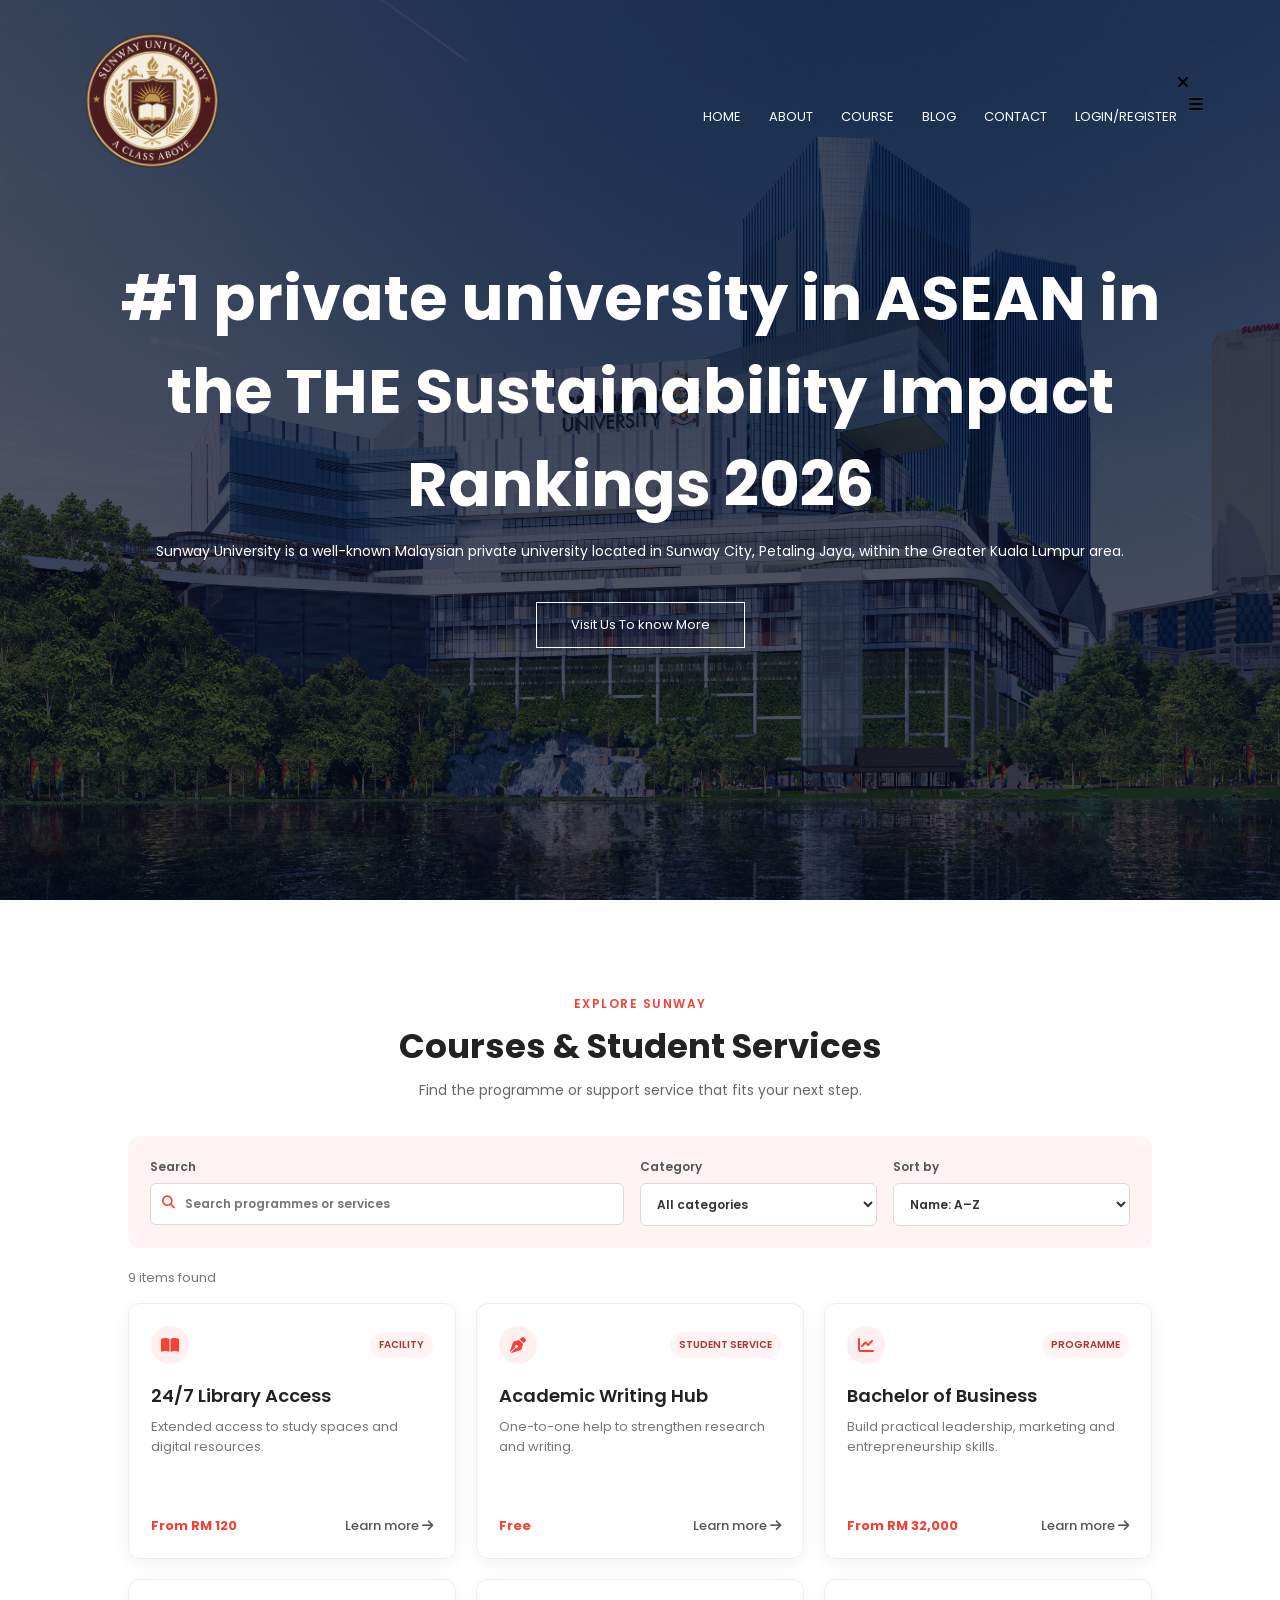
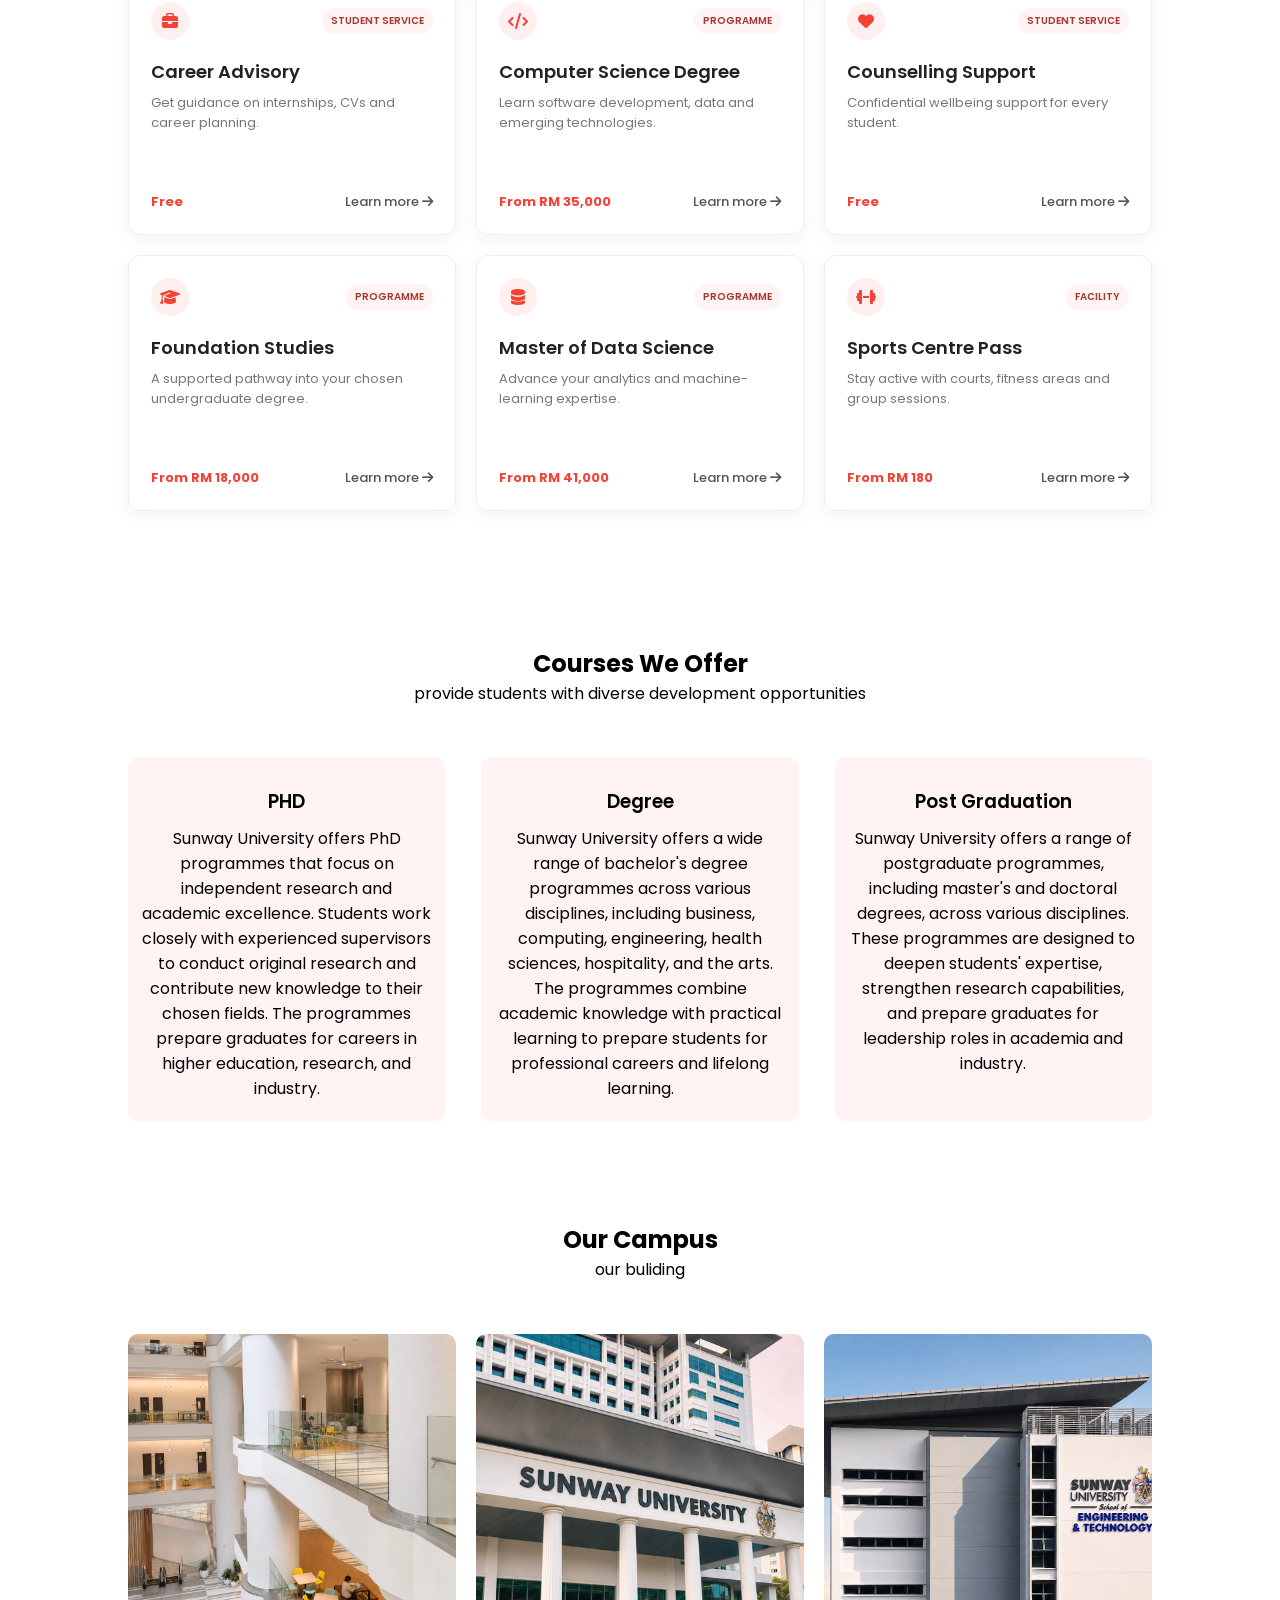
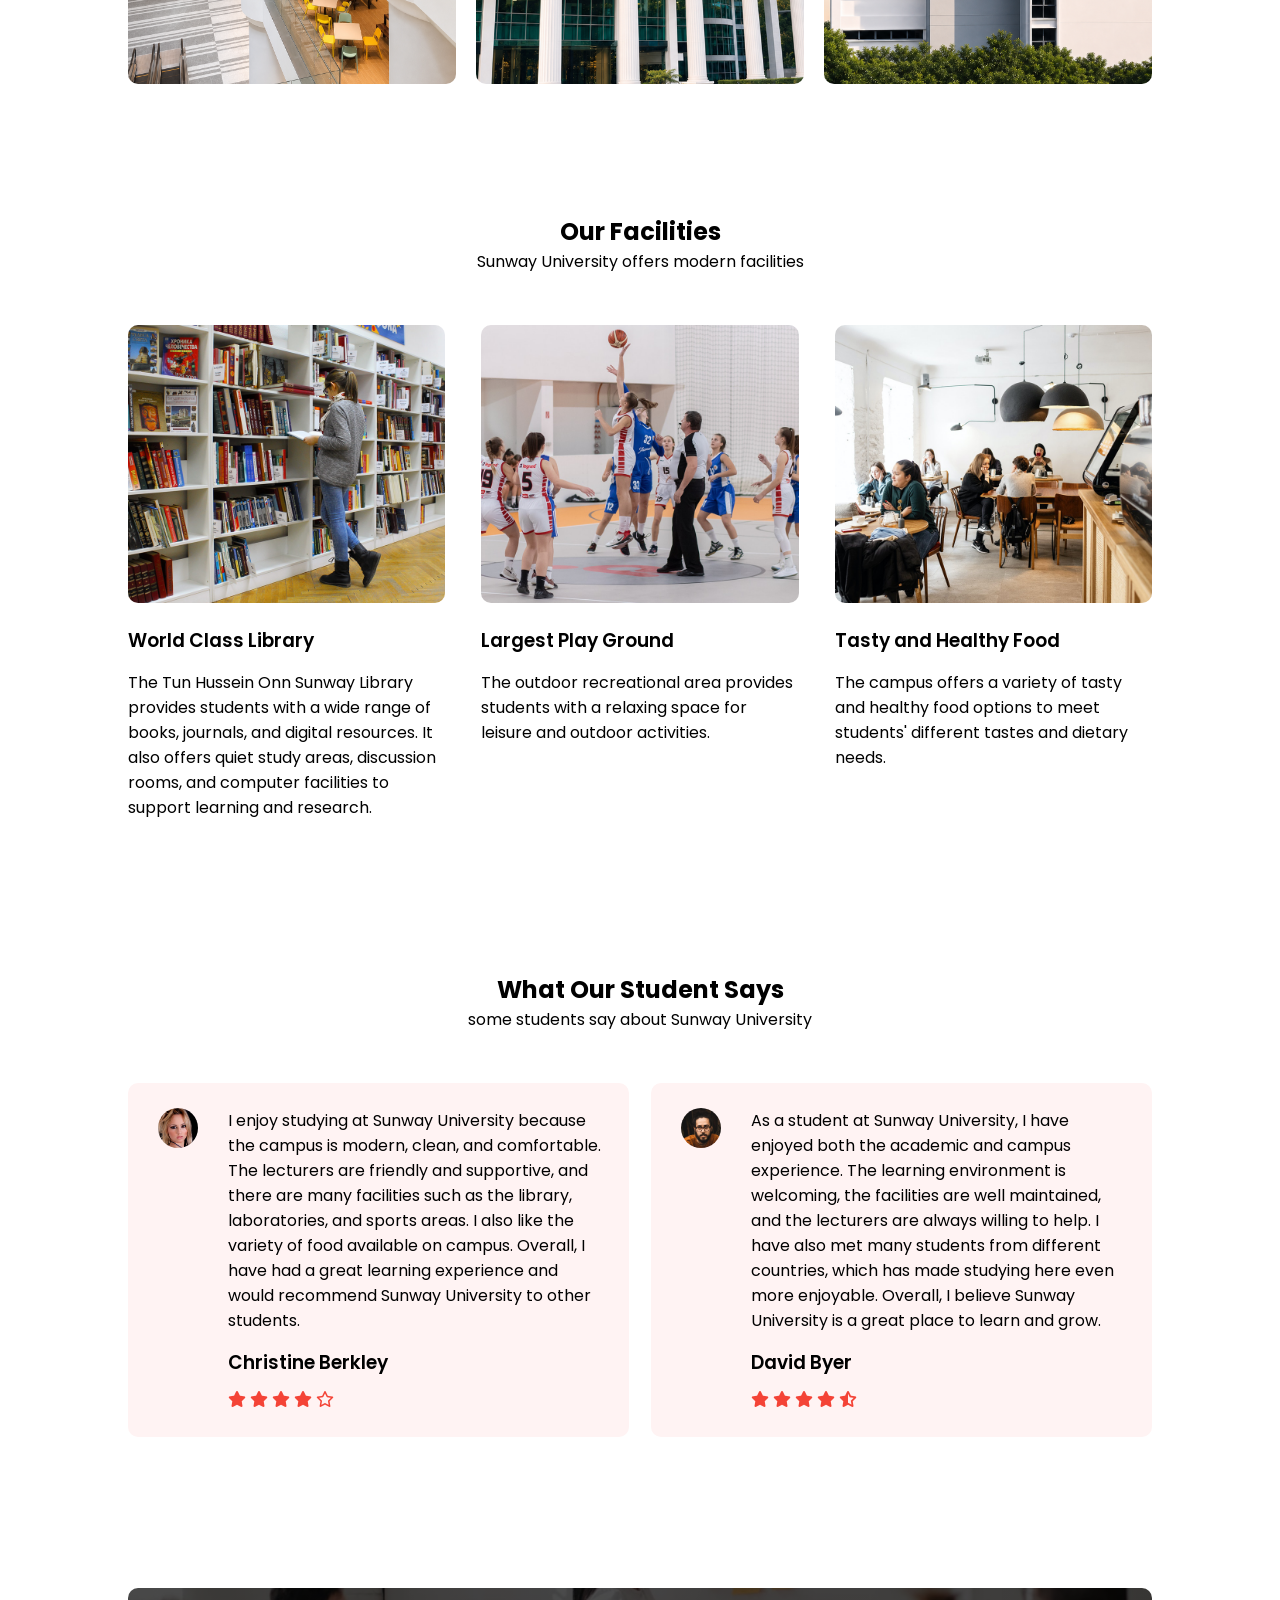
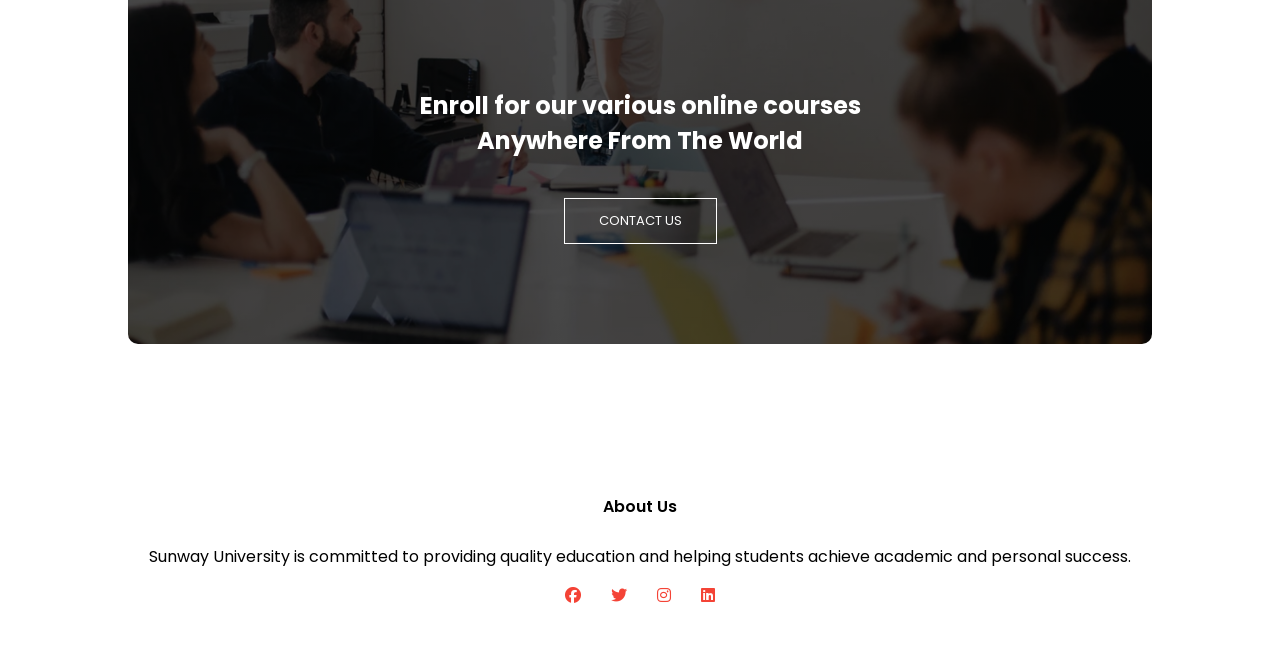
==== version2/version1/education/index.html @ cec1b839 "Add files via upload" ====
<!DOCTYPE html>
<html>
<head>
    <!-- 视口设置：让页面在手机端自适应缩放 -->
    <meta name="viewport" content="width=device-width, initial-scale=1.0">
    <!-- 页面标题 -->
    <!-- 引入自定义 CSS 样式表 -->
    <link rel="stylesheet" href="style.css">
    <!-- 引入 Google Fonts 的 Poppins 字体 -->
    <link href="https://fonts.googleapis.com/css2?family=Poppins:ital,wght@100;200;300;400;500;600;700&display=swap" rel="stylesheet">
    <!-- 引入 Font Awesome 6 图标库 -->
    <link rel="stylesheet" href="https://cdnjs.cloudflare.com/ajax/libs/font-awesome/6.6.0/css/all.min.css">
</head>
<body>

    <!-- ============================================
     首页头部区域
     全屏背景图 + 导航栏 + 居中标题文字
     ============================================ -->
    <section class="header">
        <nav>
            <!-- Logo，点击回到首页 -->
            <a href="index.html"><img src="web%20picture/sunway-university-seal-transparent.png"></a>
            <!-- 导航菜单容器（手机端变为侧边抽屉菜单） -->
            <div class="nav-links" id="navLinks">
                <!-- 关闭图标（仅手机端显示），点击关闭菜单 -->
                <i class="fa fa-times" onclick="hideMenu()"></i>
                <ul>
                    <li><a href="index.html">HOME</a></li>
                    <li><a href="about.html">ABOUT</a></li>
                    <li><a href="course.html">COURSE</a></li>
                    <li><a href="blog.html">BLOG</a></li>
                    <li><a href="contact.html">CONTACT</a></li>
                    <li><a href="auth_system.html">LOGIN/REGISTER</a></li>
                </ul>
            </div>
            <!-- 汉堡菜单图标（仅手机端显示），点击打开菜单 -->
            <i class="fa fa-bars" onclick="showMenu()"></i>
        </nav>

        <!-- 首页居中文字区域 -->
        <div class="text-box">
            <h1>#1 private university in ASEAN in the THE Sustainability Impact Rankings 2026</h1>
            <P>Sunway University is a well-known Malaysian private university located in Sunway City, Petaling Jaya, within the Greater Kuala Lumpur area.</P>
            <a href="" class="hero-btn">Visit Us To know More</a>
        </div>
    </section>

    <!-- Dynamic catalogue: rendered and updated entirely by JavaScript. -->
    <section class="catalogue" id="catalogue">
        <div class="catalogue-heading">
            <span class="section-kicker">Explore Sunway</span>
            <h1>Courses & Student Services</h1>
            <p>Find the programme or support service that fits your next step.</p>
        </div>

        <div class="catalogue-controls" aria-label="Catalogue controls">
            <label class="catalogue-field" for="catalogueSearch">
                <span>Search</span>
                <div class="search-input-wrap">
                    <i class="fa-solid fa-magnifying-glass" aria-hidden="true"></i>
                    <input id="catalogueSearch" type="search" placeholder="Search programmes or services" autocomplete="off">
                </div>
            </label>
            <label class="catalogue-field" for="catalogueCategory">
                <span>Category</span>
                <select id="catalogueCategory">
                    <option value="all">All categories</option>
                    <option value="programme">Programmes</option>
                    <option value="service">Student services</option>
                    <option value="facility">Facilities</option>
                </select>
            </label>
            <label class="catalogue-field" for="catalogueSort">
                <span>Sort by</span>
                <select id="catalogueSort">
                    <option value="name-asc">Name: A–Z</option>
                    <option value="name-desc">Name: Z–A</option>
                    <option value="price-asc">Price: low to high</option>
                    <option value="price-desc">Price: high to low</option>
                </select>
            </label>
        </div>

        <p class="catalogue-results" id="catalogueResults" aria-live="polite"></p>
        <div class="catalogue-grid" id="catalogueGrid"></div>
    </section>

    <!-- ============================================
     课程板块
     三列卡片展示课程分类
     ============================================ -->
    <section class="course">
        <h1>Courses We Offer</h1>
        <p>provide students with diverse development opportunities</p>

        <div class="row">
            <!-- 课程卡片1：中级 -->
            <div class="course-col">
                <h3>PHD</h3>
                <p>Sunway University offers PhD programmes that focus on independent research and academic excellence.
                    Students work closely with experienced supervisors to conduct original research and contribute new knowledge to their chosen fields.
                    The programmes prepare graduates for careers in higher education, research, and industry.
                </p>
            </div>
            <!-- 课程卡片2：学位 -->
            <div class="course-col">
                <h3>Degree</h3>
                <p>Sunway University offers a wide range of bachelor's degree programmes across various disciplines, including business, computing, engineering, health sciences, hospitality, and the arts.
                 The programmes combine academic knowledge with practical learning to prepare students for professional careers and lifelong learning.
                </p>
            </div>
            <!-- 课程卡片3：研究生 -->
            <div class="course-col">
                <h3>Post Graduation</h3>
                <p>Sunway University offers a range of postgraduate programmes, including master's and doctoral degrees, across various disciplines.
                 These programmes are designed to deepen students' expertise, strengthen research capabilities, and prepare graduates for leadership roles in academia and industry.
                </p>
            </div>
        </div>
    </section>

    <!-- ============================================
     校区展示板块
     三列图片卡片，悬停显示红色遮罩和城市名
     ============================================ -->
    <section class="campus">
        <h1>Our Campus</h1>
        <p>our buliding</p>

        <div class="row">
            <!-- 校区1：伦敦 -->
            <div class="campus-col">
                <img class="campus-img" src="web%20picture/sq.png">
                <div class="layer">
                    <h3>SQUARE</h3>
                </div>
            </div>
            <!-- 校区2：纽约 -->
            <div class="campus-col">
                <img class="campus-img" src="images/main door.png">
                <div class="layer">
                    <h3>MAIN DOOR</h3>
                </div>
            </div>
            <!-- 校区3：华盛顿 -->
            <div class="campus-col">
                <img class="campus-img" src="images/fet.png">
                <div class="layer">
                    <h3>FET</h3>
                </div>
            </div>
        </div>
    </section>

    <!-- ============================================
     校园设施板块
     三列图文卡片（图书馆、操场、食堂）
     ============================================ -->
    <section class="facilities">
        <h1>Our Facilities</h1>
        <p>Sunway University offers modern facilities</p>

        <div class="row">
            <!-- 设施1：图书馆 -->
            <div class="facilities-col">
                <img src="images/library.png">
                <h3>World Class Library</h3>
                <p>The Tun Hussein Onn Sunway Library provides students with a wide range of books, journals, and digital resources.
                     It also offers quiet study areas, discussion rooms, and computer facilities to support learning and research.</p>
            </div>
            <!-- 设施2：操场 -->
            <div class="facilities-col">
                <img src="images/basketball.png">
                <h3>Largest Play Ground</h3>
                <p>The outdoor recreational area provides students with a relaxing space for leisure and outdoor activities.</p>
            </div>
            <!-- 设施3：食堂 -->
            <div class="facilities-col">
                <img src="images/cafeteria.png">
                <h3>Tasty and Healthy Food</h3>
                <p>The campus offers a variety of tasty and healthy food options to meet students' different tastes and dietary needs.</p>
            </div>
        </div>
    </section>

    <!-- ============================================
     学生评价板块
     两列卡片，包含头像、评价文字和星级评分
     ============================================ -->
    <section class="testimonials">
        <h1>What Our Student Says</h1>
        <p>some students say about Sunway University</p>

        <div class="row">
            <!-- 评价卡片1 -->
            <div class="testimonial-col">
                <img src="images/user1.jpg">
                <div>
                    <p>I enjoy studying at Sunway University because the campus is modern, clean, and comfortable.
                        The lecturers are friendly and supportive, and there are many facilities such as the library, laboratories, and sports areas.
                        I also like the variety of food available on campus. Overall,
                        I have had a great learning experience and would recommend Sunway University to other students.</p>
                    <h3>Christine Berkley</h3>
                    <!-- 5星评分：4颗实心星 + 1颗空心星 -->
                    <i class="fa fa-star"></i>
                    <i class="fa fa-star"></i>
                    <i class="fa fa-star"></i>
                    <i class="fa fa-star"></i>
                    <i class="fa-regular fa-star"></i>
                </div>
            </div>

            <!-- 评价卡片2 -->
            <div class="testimonial-col">
                <img src="images/user2.jpg">
                <div>
                    <p>As a student at Sunway University, I have enjoyed both the academic and campus experience.
                        The learning environment is welcoming, the facilities are well maintained, and the lecturers are always willing to help.
                        I have also met many students from different countries, which has made studying here even more enjoyable.
                        Overall, I believe Sunway University is a great place to learn and grow.</p>
                    <h3>David Byer</h3>
                    <!-- 4.5星评分：4颗实心星 + 1颗半星 -->
                    <i class="fa fa-star"></i>
                    <i class="fa fa-star"></i>
                    <i class="fa fa-star"></i>
                    <i class="fa fa-star"></i>
                    <i class="fa-solid fa-star-half-stroke"></i>
                </div>
            </div>
        </div>
    </section>

    <!-- ============================================
     行动号召板块（Call To Action）
     横幅背景 + 报名按钮
     ============================================ -->
    <section class="cta">
        <h1>Enroll for our various online courses<br> Anywhere From The World</h1>
        <a href="#" class="hero-btn">CONTACT US</a>
    </section>

    <!-- ============================================
     页脚
     版权信息 + 社交媒体图标
     ============================================ -->
    <section class="footer">
        <h4>About Us</h4>
        <p>Sunway University is committed to providing quality education and helping students achieve academic and personal success.</p>
        <div class="icons">
            <!-- Font Awesome 品牌图标：社交媒体链接 -->
            <i class="fa-brands fa-facebook"></i>
            <i class="fa-brands fa-twitter"></i>
            <i class="fa-brands fa-instagram"></i>
            <i class="fa-brands fa-linkedin"></i>
        </div>
        <!-- 版权声明，空心爱心图标 -->
    </section>

    <!-- ============================================
     JavaScript：手机端侧边菜单的开关逻辑
     ============================================ -->
    <script>
        // 获取导航菜单元素
        var navLinks = document.getElementById("navLinks");

        // 打开菜单：将侧边栏从右侧滑入（right 从 -200px 变为 0）
        function showMenu(){
            navLinks.style.right= "0";
        }

        // 关闭菜单：将侧边栏隐藏到右侧屏幕外（right 设为 -200px）
        function hideMenu(){
            navLinks.style.right= "-200px";
        }

        // Dynamic catalogue data and client-side filtering, searching and sorting.
        const catalogueItems = [
            { name: "Bachelor of Business", category: "programme", price: 32000, icon: "fa-chart-line", description: "Build practical leadership, marketing and entrepreneurship skills." },
            { name: "Computer Science Degree", category: "programme", price: 35000, icon: "fa-code", description: "Learn software development, data and emerging technologies." },
            { name: "Master of Data Science", category: "programme", price: 41000, icon: "fa-database", description: "Advance your analytics and machine-learning expertise." },
            { name: "Foundation Studies", category: "programme", price: 18000, icon: "fa-graduation-cap", description: "A supported pathway into your chosen undergraduate degree." },
            { name: "Career Advisory", category: "service", price: 0, icon: "fa-briefcase", description: "Get guidance on internships, CVs and career planning." },
            { name: "Academic Writing Hub", category: "service", price: 0, icon: "fa-pen-nib", description: "One-to-one help to strengthen research and writing." },
            { name: "Counselling Support", category: "service", price: 0, icon: "fa-heart", description: "Confidential wellbeing support for every student." },
            { name: "24/7 Library Access", category: "facility", price: 120, icon: "fa-book-open", description: "Extended access to study spaces and digital resources." },
            { name: "Sports Centre Pass", category: "facility", price: 180, icon: "fa-dumbbell", description: "Stay active with courts, fitness areas and group sessions." }
        ];

        const categoryNames = { programme: "Programme", service: "Student service", facility: "Facility" };
        const catalogueSearch = document.getElementById("catalogueSearch");
        const catalogueCategory = document.getElementById("catalogueCategory");
        const catalogueSort = document.getElementById("catalogueSort");
        const catalogueGrid = document.getElementById("catalogueGrid");
        const catalogueResults = document.getElementById("catalogueResults");

        function formatPrice(price) {
            return price === 0 ? "Free" : "From RM " + price.toLocaleString();
        }

        function renderCatalogue() {
            const keyword = catalogueSearch.value.trim().toLowerCase();
            const category = catalogueCategory.value;
            const sort = catalogueSort.value;
            const items = catalogueItems
                .filter(item => category === "all" || item.category === category)
                .filter(item => (item.name + " " + item.description + " " + item.category).toLowerCase().includes(keyword))
                .sort((a, b) => {
                    if (sort === "price-asc") return a.price - b.price;
                    if (sort === "price-desc") return b.price - a.price;
                    const comparison = a.name.localeCompare(b.name);
                    return sort === "name-desc" ? -comparison : comparison;
                });

            catalogueResults.textContent = items.length + " " + (items.length === 1 ? "item" : "items") + " found";
            catalogueGrid.innerHTML = items.length ? items.map(item => `
                <article class="catalogue-card">
                    <div class="catalogue-card-top">
                        <span class="catalogue-icon"><i class="fa-solid ${item.icon}" aria-hidden="true"></i></span>
                        <span class="catalogue-tag">${categoryNames[item.category]}</span>
                    </div>
                    <h3>${item.name}</h3>
                    <p>${item.description}</p>
                    <div class="catalogue-card-bottom">
                        <strong>${formatPrice(item.price)}</strong>
                        <a href="contact.html" aria-label="Ask about ${item.name}">Learn more <i class="fa-solid fa-arrow-right" aria-hidden="true"></i></a>
                    </div>
                </article>`).join("") : `
                <div class="catalogue-empty"><i class="fa-regular fa-folder-open" aria-hidden="true"></i><p>No matches found. Try another keyword or category.</p></div>`;
        }

        catalogueSearch.addEventListener("input", renderCatalogue);
        catalogueCategory.addEventListener("change", renderCatalogue);
        catalogueSort.addEventListener("change", renderCatalogue);
        renderCatalogue();
    </script>

</body>
</html>
---- version2/version1/education/style.css ----
/* ============================================
   全局重置样式
   清除浏览器默认边距，统一字体
   ============================================ */
*{
    margin:0;
    padding: 0;
    font-family:'Poppins',sans-serif;
}

/* ============================================
   首页头部横幅 (Header)
   全屏背景大图 + 深色半透明遮罩
   ============================================ */
.header{
    min-height: 100vh;              /* 最小高度占满整个视口 */
    width: 100%;
    background-image:linear-gradient(rgba(4,9,30,0.7),rgba(4,9,30,0.7)),url('web picture/sunway-square-lakeside-campus-rendering.jpg');  /* 深色渐变叠加背景图 */
    background-position: center;    /* 背景图居中 */
    background-size:cover ;         /* 背景图覆盖整个区域 */
    position: relative;             /* 相对定位，为内部绝对定位元素提供参照 */
}

/* ============================================
   导航栏
   ============================================ */
nav{
    display:flex;                   /* 弹性布局 */
    padding: 2% 6%;
    justify-content: space-between; /* 两端对齐：logo 在左，菜单在右 */
    align-items: center;            /* 垂直居中 */
}
nav img{
    width:150px;                    /* Logo 宽度 */
}

/* 导航链接容器 */
.nav-links{
    flex:1;                         /* 占满剩余空间 */
    text-align: right;              /* 链接靠右对齐 */
}

/* 导航链接列表项 */
.nav-links ul li{
    list-style:none;                /* 去掉列表圆点 */
    display:inline-block;           /* 横向排列 */
    padding:8px 12px;
    position:relative;              /* 为 ::after 伪元素提供定位参照 */
}

/* 导航链接文字 */
.nav-links ul li a{
    color:#fff;                     /* 白色文字 */
    text-decoration: none;          /* 去掉下划线 */
    font-size:13px;
}

/* 导航链接悬停下划线（默认不显示） */
.nav-links ul li::after{
    content: '';                    /* 必须设置 content */
    width: 0%;                      /* 默认宽度为 0，不可见 */
    height: 2px;
    background: #f44336;            /* 红色下划线 */
    display:block;
    margin:auto;
    transition:0.5s;                /* 过渡动画 0.5 秒 */
}

/* 鼠标悬停时下划线展开 */
.nav-links ul li:hover::after{
    width: 100%;                    /* 下划线展开到 100% */
}

/* ============================================
   首页居中文字区域
   绝对定位 + transform 实现完美居中
   ============================================ */
.text-box{
    width:90%;
    color:#fff;
    position:absolute;
    top:50%;
    left:50%;
    transform: translate(-50%,-50%);  /* 将元素左上角移到中心，再用 translate 回移 50%，实现真正居中 */
    text-align: center;
}

.text-box h1{
    font-size:62px;
}

.text-box p{
    margin:10px 0 40px;
    font-size:14px;
    color:#fff;
}

/* ============================================
   Hero 按钮 (首页的 "Visit Us To Know More")
   透明背景 + 白色边框，悬停变为红色
   ============================================ */
.hero-btn{
    display:inline-block;
    text-decoration: none;
    color: #fff;
    border:1px solid #fff;          /* 白色细边框 */
    padding:12px 34px;
    font-size: 13px;
    background: transparent;        /* 透明背景 */
    position: relative;
    cursor:pointer;                 /* 鼠标变手型 */
}

.hero-btn:hover{
    border:1px solid #f44336;       /* 悬停变红色边框 */
    background: #f44336;            /* 悬停变红色背景 */
    transition: 1s;
}

/* ============================================
   手机端响应式布局 (屏幕宽度 ≤ 700px)
   导航栏变为侧边菜单，标题字号缩小
   ============================================ */
@media(max-width: 700px){
    .text-box h1{
        font-size:20px;             /* 手机端标题缩小 */
    }
    .nav-links ul li{
        display:block;              /* 菜单项竖排 */
    }
    .nav-links{
        position: absolute;         /* 绝对定位，变为侧边抽屉菜单 */
        background: #f44336;        /* 红色背景 */
        height: 100vh;              /* 占满全屏高度 */
        width:200px;
        top: 0;
        right: -200px;              /* 默认隐藏在右侧屏幕外 */
        text-align: left;
        z-index: 2;                 /* 确保在图片上层 */
        transition: 1s;             /* 滑入滑出动画 */
    }
    nav .fa{
        display:block;              /* 显示菜单图标（汉堡菜单） */
        color:#fff;
        margin:10px;
        font-size: 22px;
        cursor:pointer;
    }
    .nav-links ul{
        padding:30px;
    }
}

/* ============================================
   课程板块 (Course)
   三列卡片展示不同类型的课程
   ============================================ */
.course{
    width:80%;
    margin:auto;                    /* 居中 */
    text-align:center;
    padding-top:100px;
}

.row{
    margin-top:5%;
    display:flex;                   /* 弹性布局，子元素横向排列 */
    justify-content: space-between; /* 均分间距 */
    position: relative;
}

.course-col{
    flex-basis:31%;                 /* 每个卡片占 31% 宽度，三列刚好 */
    background:#fff3f3;             /* 浅粉色背景 */
    border-radius:10px;             /* 圆角 */
    margin-bottom:5%;
    padding:20px 12px;
    box-sizing: border-box;         /* padding 包含在宽度内 */
    transition: 0.5s;
}

h3{
    text-align: center;
    font-weight:600;
    margin:10px 0;
}

.course-col:hover{
    box-shadow: 0 0 20px 0px rgba(0,0,0,0.2);  /* 悬停时显示阴影，卡片"浮起"效果 */
}

/* 手机端：课程卡片改为竖排 */
@media(max-width: 700px){
    .row{
        flex-direction: column;     /* 弹性方向改为纵向 */
    }
}

/* ============================================
   校区展示板块 (Campus)
   图片 + 悬停红色遮罩 + 文字从底部上浮
   ============================================ */
.campus{
    width: 80%;
    margin:auto;
    text-align: center;
    padding-top: 50px;
}
.campus-col{
    flex-basis:32%;
    border-radius:10px;
    margin-bottom:30px;
    position: relative;             /* 为遮罩层提供定位 */
    overflow: hidden;               /* 隐藏超出圆角的部分 */
}
.campus-img {
    width: 100%;
    height: 350px;
    object-fit: cover;              /* 保持比例裁剪，确保三张图高度一致 */
    display: block;                 /* 消除图片底部空隙 */
}

/* 红色遮罩层（默认透明） */
.layer{
    background:transparent;
    height:100%;
    width: 100%;
    position:absolute;              /* 覆盖在图片之上 */
    left:0;
    top:0;
    transition: 0.5s;
}

.layer:hover{
    background:rgba(226,0,0,0.7);   /* 悬停时显示半透明红色遮罩 */
}

/* 校区名称（默认在底部隐藏） */
.layer h3{
    width:100%;
    font-weight:500;
    color:#fff;
    font-size:26px;
    bottom:0;                       /* 初始位置在底部 */
    left:50%;
    transform: translateX(-50%);    /* 水平居中 */
    position:absolute;
    opacity: 0;                     /* 默认透明不可见 */
    transition: 0.5s;
}

/* 悬停时文字上浮到中间并显示 */
.layer:hover h3{
    bottom:49%;
    opacity: 1;
}

/* ============================================
   设施介绍板块 (Facilities)
   三列图文卡片（图书馆、操场、食堂等）
   ============================================ */
.facilities{
    width:80%;
    margin:auto;
    text-align:center;
    padding-top:100px;
}

.facilities-col{
    flex-basis:31%;
    border-radius:10px;
    margin-bottom:5%;
    text-align: left;
}

.facilities-col img{
    width:100%;
    border-radius: 10px;
}

.facilities-col p{
    padding:0;
}
.facilities-col h3{
    margin-top:16px;
    margin-bottom: 15px;
    text-align: left;
}

/* ============================================
   学生评价板块 (Testimonials)
   两列布局，带头像 + 五星评价
   ============================================ */
.testimonials{
    width:80%;
    margin:auto;
    padding-top:100px;
    text-align:center;
}

.testimonial-col{
    flex-basis:44%;
    border-radius:10px;
    margin-bottom:5%;
    text-align: left;
    background:#fff3f3;             /* 浅粉色背景 */
    padding:25px;
    cursor:pointer;
    display:flex;                   /* 头像和文字横向排列 */
}

.testimonial-col img{
    height:40px;
    margin-left:5px;
    margin-right:30px;
    border-radius: 50%;             /* 圆形头像 */
}

.testimonial-col p{
    padding:0;
}

.testimonial-col h3{
    margin-top:15px;
    text-align: left;
}

/* 评价星星颜色（实心、空心、常规图标统一红色） */
.testimonial-col .fa{
    color:#f44336;
}

.testimonial-col .fa-regular{
    color:#f44336;
}

.testimonial-col .fa-solid{
    color:#f44336;
}

/* 手机端：头像边距缩小 */
@media(max-width: 700px){
    .testimonial-col img{
        margin-left:0px;
        margin-right:15px;
    }
}

/* ============================================
   行动号召板块 (Call to Action)
   又一横幅背景 + "Enroll Now" 按钮
   ============================================ */
.cta{
    margin:100px auto;
    width:80%;
    background-image:linear-gradient(rgba(0,0,0,0.7),rgba(0,0,0,0.7)),url(images/banner2.jpg);
    background-position: center;
    background-size:cover;
    border-radius:10px;
    text-align: center;
    padding:100px 0;
}

.cta h1{
    color:#fff;
    margin-bottom:40px;
    padding:0;
}

@media(max-width: 700px){
    .cta h1{
        font-size:24px;
    }
}

/* ============================================
   页脚 (Footer)
   版权信息 + 社交媒体图标
   ============================================ */
.footer{
    width:100%;
    text-align: center;
    padding: 30px 0;
}

.footer h4{
    margin-bottom:25px;
    margin-top:20px;
    font-weight:600;
}

/* 社交媒体图标样式 */
.icons .fa-brands{
    color:#f44336;                  /* 红色图标 */
    margin:0 13px;
    cursor:pointer;
    padding:18px 0;
}

/* 空心爱心图标变红 */
.fa-heart-o{
    color:#f44336;
}

/* 页脚实心爱心变红 */
.footer .fa-heart {
    color: #f44336;
}

/* ============================================
   About Us 页面（关于我们）
   半高背景图 + 两列图文布局
   ============================================ */
.sub-header {
    height: 50vh;                   /* 高度为视口的一半 */
    width: 100%;
    background-image: linear-gradient(rgba(4,9,30,0.7),rgba(4,9,30,0.7)), url(images/background.jpg);
    background-position: center;
    background-size: cover;
    text-align: center;
    color: #fff;
}

.sub-header h1 {
    margin-top: 100px;
}

.about-us {
    width: 80%;
    margin: auto;
    padding-top: 80px;
    padding-bottom: 50px;
}

.about-col {
    flex-basis: 48%;                /* 两列各占 48% */
    padding: 30px 2px;
}

.about-col img {
    width: 100%;
}

.about-col h1 {
    padding-top: 0;
}

.about-col p {
    padding: 15px 0 25px;
}

/* 红色主题按钮（边框和文字为红色，悬停填充） */
.red-btn {
    border: 1px solid #f44336;
    background: transparent;
    color: #f44336;
}

.red-btn:hover {
    color: #fff;
}

/* ============================================
   Blog 页面（博客/新闻）
   左侧文章区 + 右侧分类栏 + 评论区
   ============================================ */
.blog-content {
    width: 80%;
    margin: auto;
    padding: 60px 0;
}

.blog-left {
    flex-basis: 65%;                /* 左侧文章区占 65% */
}

.blog-left img {
    width: 100%;
}

.blog-left h2 {
    color: #222;
    font-weight: 600;
    margin: 30px 0;
}

.blog-left p {
    color: #999;
    padding: 0;
}

.blog-right {
    flex-basis: 32%;                /* 右侧分类栏占 32% */
}

/* 右侧分类标题栏（红色背景） */
.blog-right h3 {
    background: #f44336;
    color: #fff;
    padding: 7px 0;
    font-size: 16px;
    margin-bottom: 20px;
}

/* 右侧分类列表项 */
.blog-right div {
    display: flex;
    align-items: center;
    justify-content: space-between; /* 文字在左，数字在右 */
    color: #555;
    padding: 8px;
    box-sizing: border-box;
}

/* 评论区容器 */
.comment-box {
    border: 1px solid #ccc;
    margin: 50px 0;
    padding: 10px 20px;
}

.comment-box h3 {
    text-align: left;
}

/* 评论表单输入框 */
.comment-form input,
.comment-form textarea {
    width: 100%;
    padding: 10px;
    margin: 15px 0;
    box-sizing: border-box;
    border: none;
    outline: none;
    background: #f0f0f0;            /* 浅灰背景 */
}

.comment-form button {
    margin: 10px 0;
}

/* Blog 页面的手机端适配 */
@media(max-width: 700px) {
    .sub-header h1 {
        font-size: 24px;            /* 防止手机端长标题撑破屏幕 */
    }
}

/* ============================================
   Contact Us 页面（联系我们）
   地图 + 联系信息 + 邮件表单
   ============================================ */
.location {
    width: 80%;
    margin: auto;
    padding: 80px 0;
}

.map-frame {
    width: 100%;                    /* 地图自适应宽度 */
    height: 450px;                  /* 地图高度 */
    border: 0;                      /* 去除边框 */
}

.contact-us {
    width: 80%;
    margin: auto;
}

.contact-col {
    flex-basis: 48%;                /* 两列各占 48% */
    margin-bottom: 30px;
}

/* 联系信息条目（图标 + 文字） */
.contact-col div {
    display: flex;
    align-items: center;
    margin-bottom: 40px;
}

/* 联系信息图标（电话、邮箱、地址） */
.contact-col div .fa-solid {
    font-size: 28px;
    color: #f44336;                 /* 红色图标 */
    margin: 10px;
    margin-right: 30px;
}

.contact-col div p {
    padding: 0;
}

.contact-col div h5 {
    font-size: 20px;
    margin-bottom: 5px;
    color: #555;
    font-weight: 400;
}

/* 邮件表单输入框 */
.contact-col input,
.contact-col textarea {
    width: 100%;
    padding: 15px;
    margin-bottom: 17px;
    outline: none;                  /* 去掉选中时的外边框 */
    border: 1px solid #ccc;
    box-sizing: border-box;         /* 防止输入框超出父容器 */
}

/* --- Team Section Styles --- */
.team-section {
    width: 80%;
    margin: auto;
    text-align: center;
    padding-top: 80px;
    padding-bottom: 80px;
}

.team-section h1 {
    font-size: 36px;
    font-weight: 600;
    color: #222;
}

.team-section p {
    color: #777;
    font-size: 14px;
    font-weight: 300;
    line-height: 22px;
    padding: 10px;
    margin-bottom: 40px;
}

.team-row {
    display: flex;
    justify-content: space-between;
    flex-wrap: wrap;
    margin-top: 20px;
}

.member-card {
    flex-basis: 22%;
    background: #fff3f3;
    border-radius: 10px;
    margin-bottom: 30px;
    padding: 30px 20px;
    box-sizing: border-box;
    transition: transform 0.5s, box-shadow 0.5s;
    text-align: center;
    border: 1px solid transparent;
}

.member-card:hover {
    box-shadow: 0 0 20px 0px rgba(0,0,0,0.1);
    transform: translateY(-5px);
    border: 1px solid #f44336;
}

.member-info h3 {
    font-size: 22px;
    font-weight: 600;
    color: #222;
    margin-bottom: 10px;
}

.student-id {
    font-size: 13px;
    color: #f44336;
    font-weight: 500;
    margin-bottom: 5px;
}

.member-role {
    font-size: 14px;
    color: #777;
    margin-bottom: 25px;
}

.member-card .hero-btn {
    display: inline-block;
    width: 100%;
    padding: 12px 0;
    box-sizing: border-box;
    font-size: 13px;
}

/* 移动端流式响应式适配 */
@media(max-width: 700px) {
    .team-row {
        flex-direction: column;
    }
    .member-card {
        flex-basis: 100%;
        margin-bottom: 20px;
    }
}

/* ============================================
   Dynamic courses and services catalogue
   ============================================ */
.catalogue {
    width: 80%;
    margin: auto;
    padding: 90px 0 35px;
}

.catalogue-heading {
    text-align: center;
}

.section-kicker {
    display: inline-block;
    color: #f44336;
    font-size: 12px;
    font-weight: 600;
    letter-spacing: 1.5px;
    text-transform: uppercase;
    margin-bottom: 8px;
}

.catalogue-heading h1 { font-size: 34px; color: #222; }
.catalogue-heading p { color: #666; font-size: 14px; margin-top: 8px; }

.catalogue-controls {
    display: grid;
    grid-template-columns: 2fr 1fr 1fr;
    gap: 16px;
    padding: 22px;
    margin-top: 35px;
    background: #fff3f3;
    border-radius: 12px;
}

.catalogue-field { display: block; color: #555; font-size: 12px; font-weight: 600; }
.catalogue-field > span { display: block; margin-bottom: 7px; }
.catalogue-field input, .catalogue-field select {
    width: 100%; box-sizing: border-box; border: 1px solid #e2d7d7; border-radius: 6px;
    background: #fff; color: #333; padding: 11px 12px; outline-color: #f44336; font: inherit;
}
.search-input-wrap { position: relative; }
.search-input-wrap i { position: absolute; top: 13px; left: 12px; color: #f44336; font-size: 13px; }
.search-input-wrap input { padding-left: 34px; }
.catalogue-results { color: #777; font-size: 13px; margin: 20px 0 15px; }

.catalogue-grid { display: grid; grid-template-columns: repeat(3, 1fr); gap: 20px; }
.catalogue-card { display: flex; flex-direction: column; min-height: 210px; padding: 22px; border: 1px solid #eee; border-radius: 12px; box-shadow: 0 5px 18px rgba(0,0,0,.05); transition: transform .25s, box-shadow .25s; }
.catalogue-card:hover { transform: translateY(-5px); box-shadow: 0 12px 25px rgba(0,0,0,.11); }
.catalogue-card-top, .catalogue-card-bottom { display: flex; align-items: center; justify-content: space-between; gap: 10px; }
.catalogue-icon { display: grid; place-items: center; width: 38px; height: 38px; border-radius: 50%; background: #fff0ef; color: #f44336; }
.catalogue-tag { color: #a43a32; background: #fff3f3; border-radius: 20px; padding: 5px 9px; font-size: 10px; font-weight: 600; text-transform: uppercase; }
.catalogue-card h3 { text-align: left; margin: 18px 0 8px; color: #222; font-size: 18px; }
.catalogue-card p { color: #777; font-size: 13px; line-height: 1.55; }
.catalogue-card-bottom { margin-top: auto; padding-top: 18px; color: #f44336; font-size: 13px; }
.catalogue-card-bottom a { color: #555; text-decoration: none; font-weight: 500; }
.catalogue-card-bottom a:hover { color: #f44336; }
.catalogue-empty { grid-column: 1 / -1; text-align: center; padding: 45px; color: #777; background: #fafafa; border-radius: 10px; }
.catalogue-empty i { font-size: 28px; color: #f44336; margin-bottom: 10px; }

@media(max-width: 700px) {
    .catalogue { padding-top: 65px; }
    .catalogue-heading h1 { font-size: 27px; }
    .catalogue-controls, .catalogue-grid { grid-template-columns: 1fr; }
    .catalogue-controls { padding: 18px; }
}
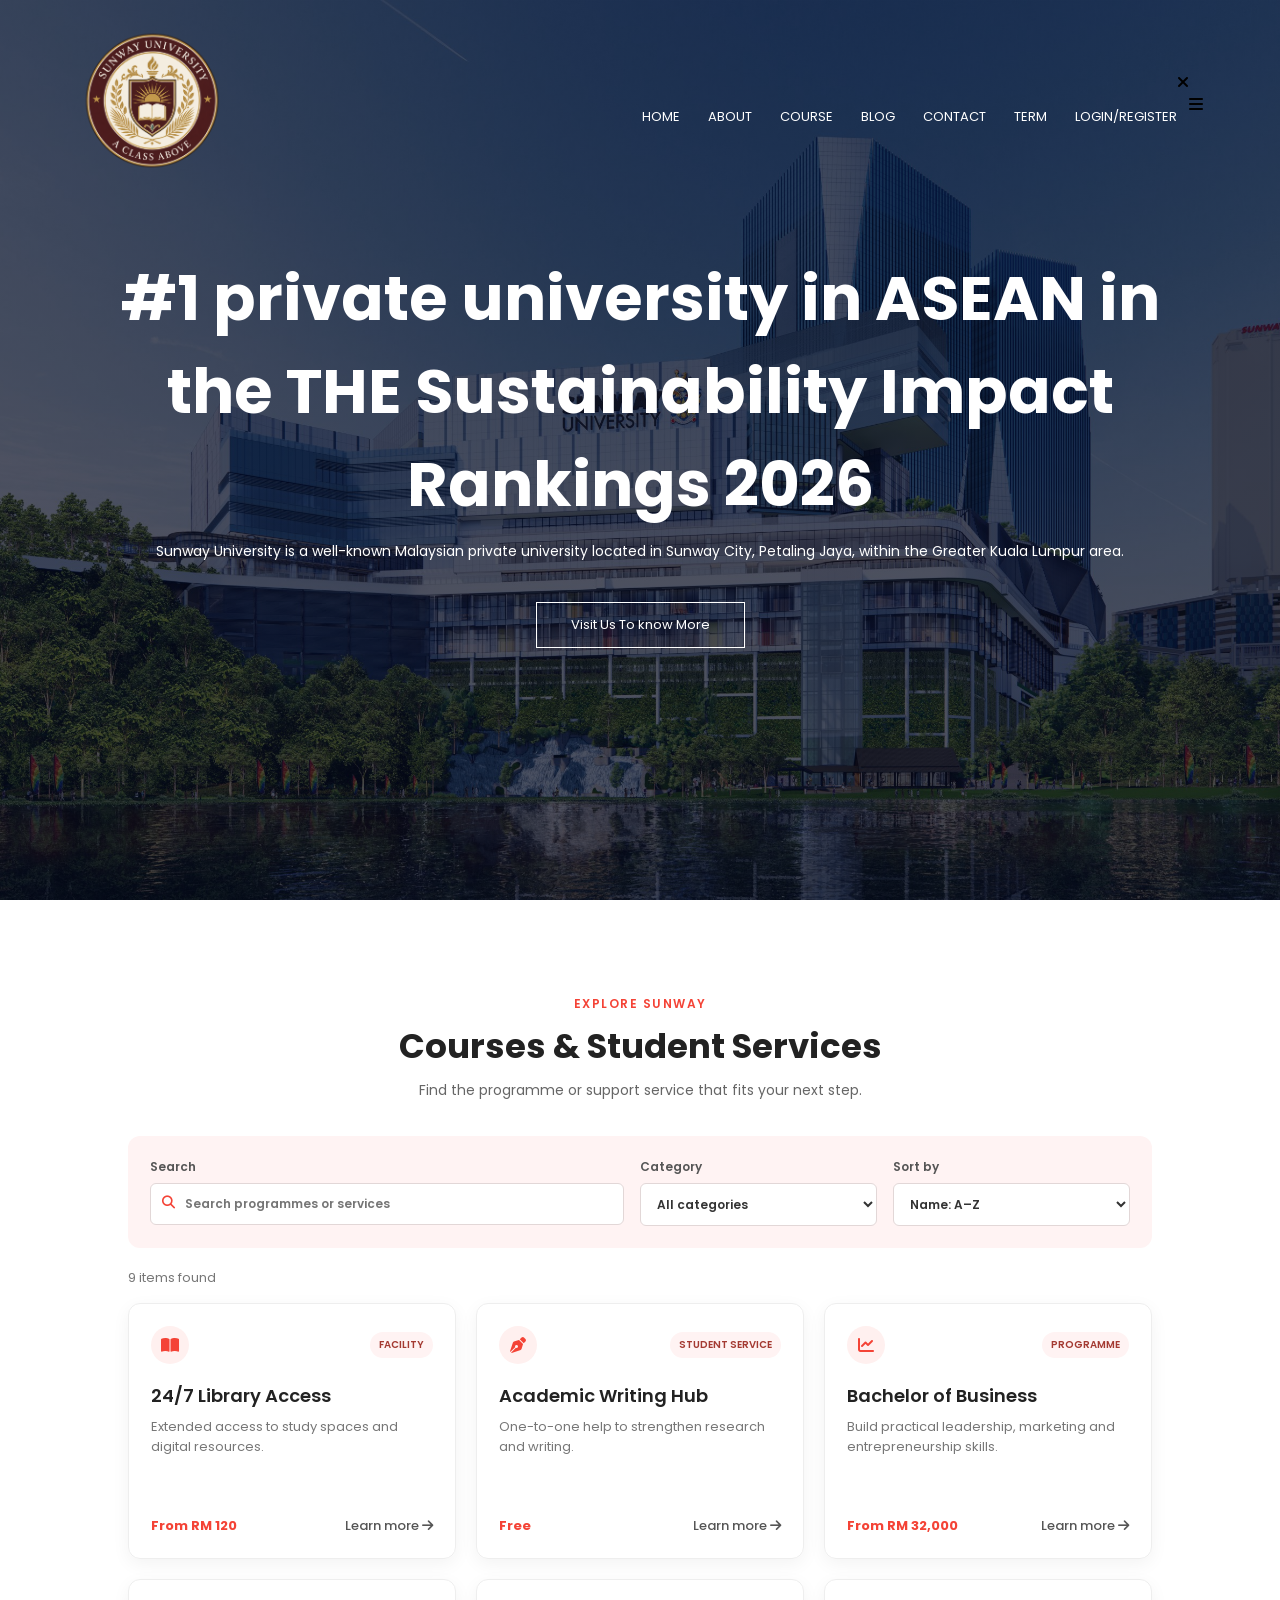
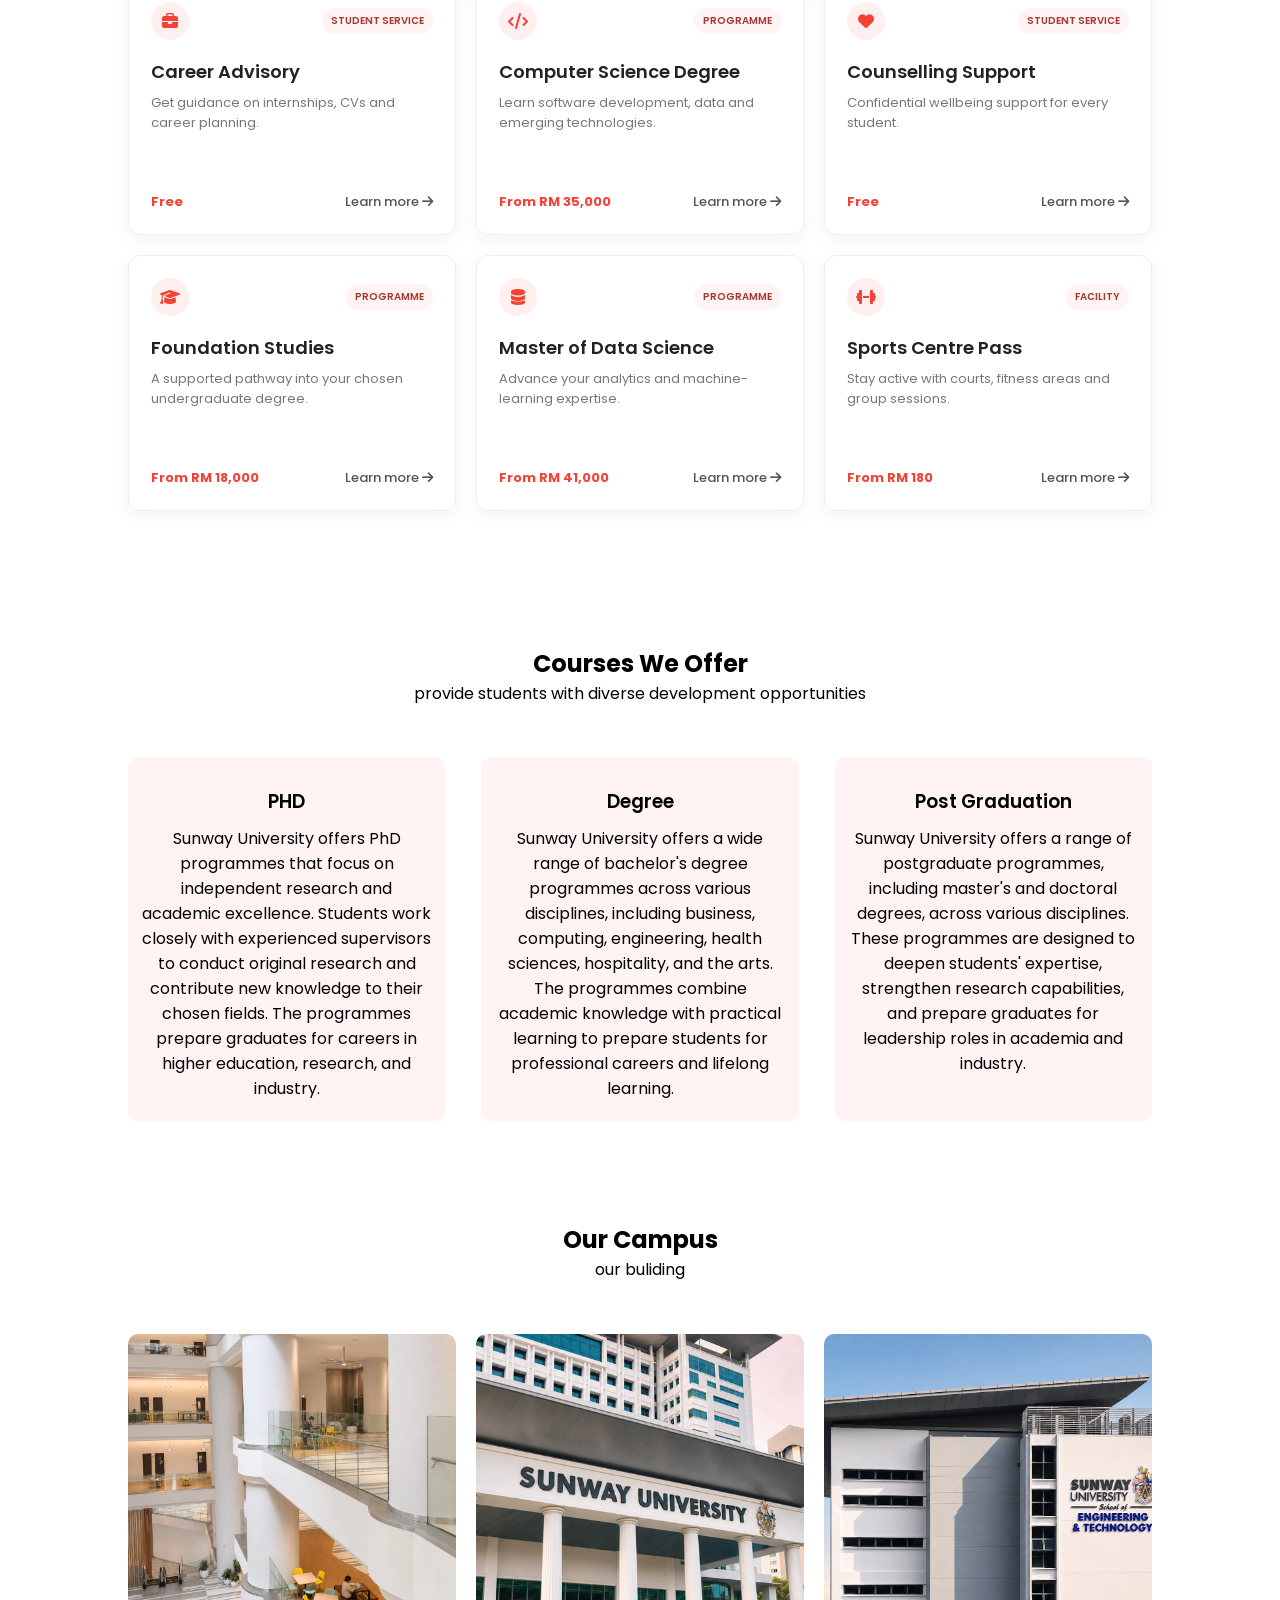
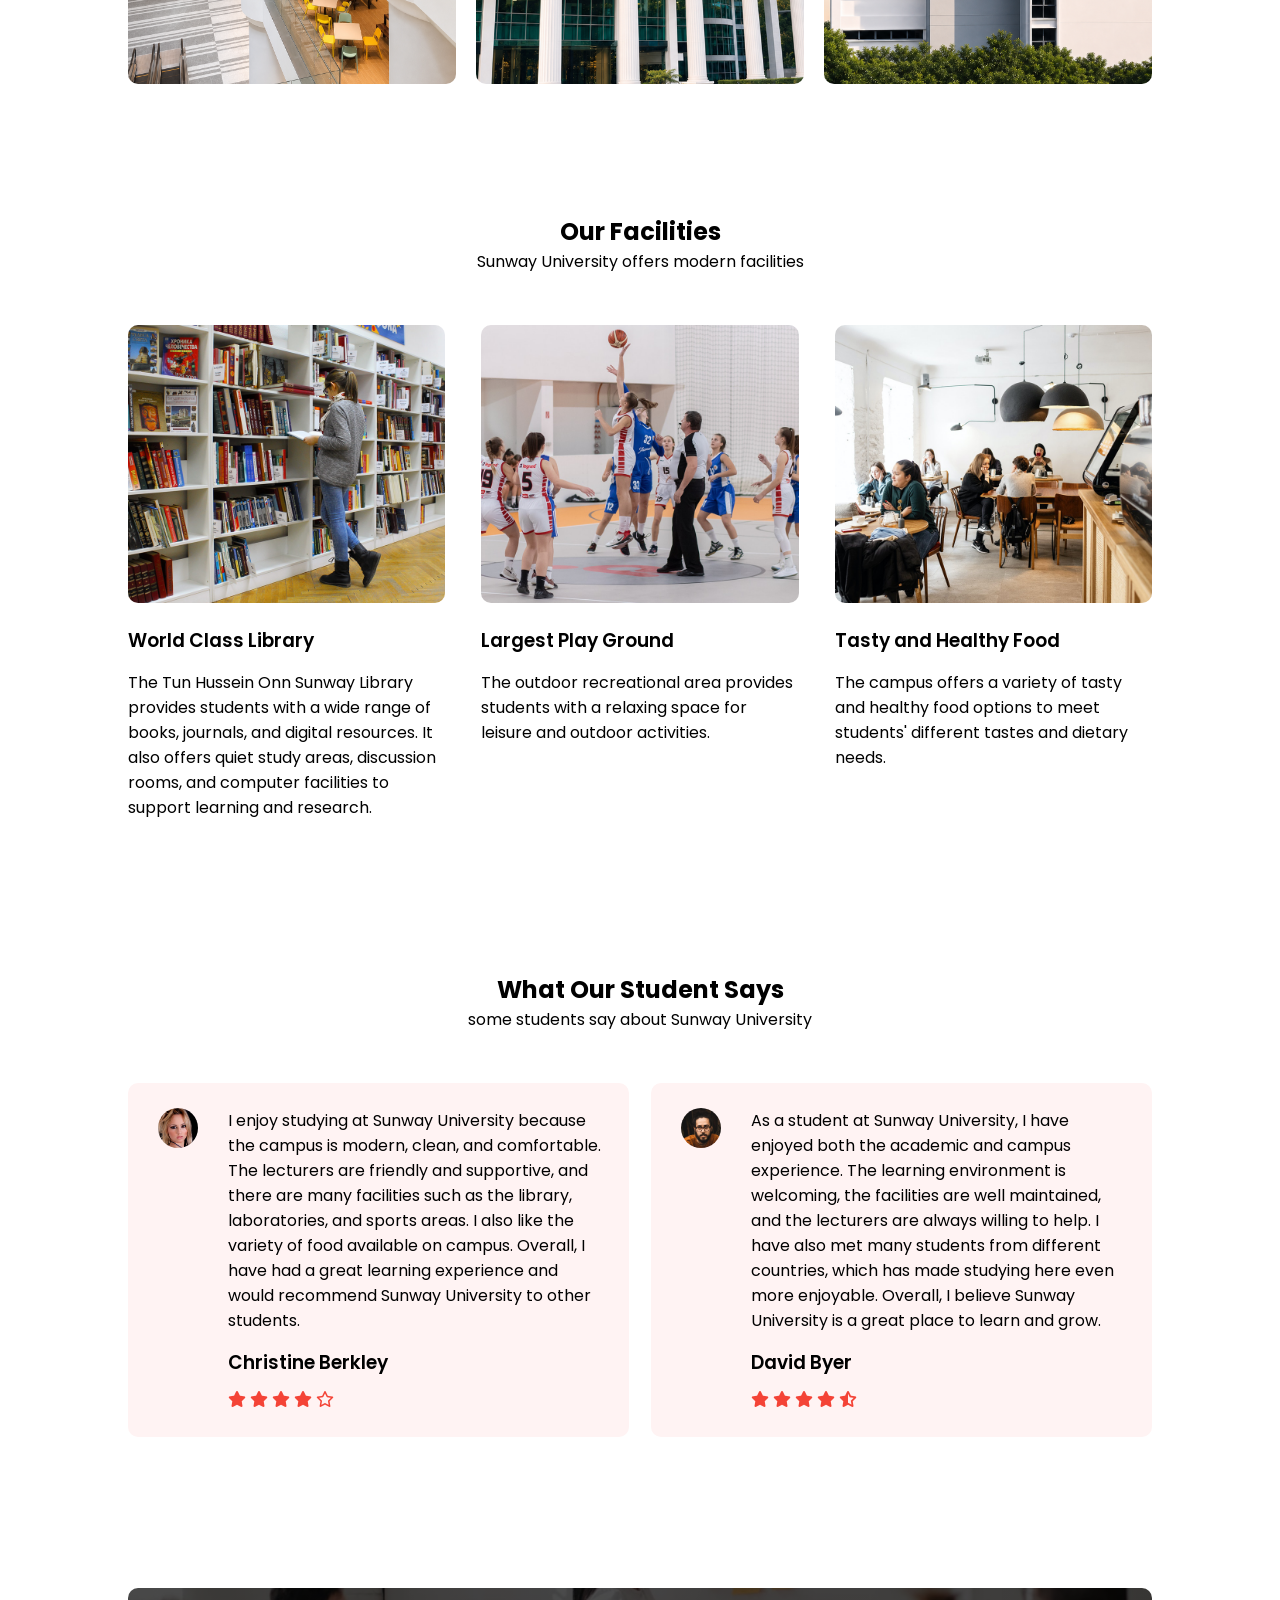
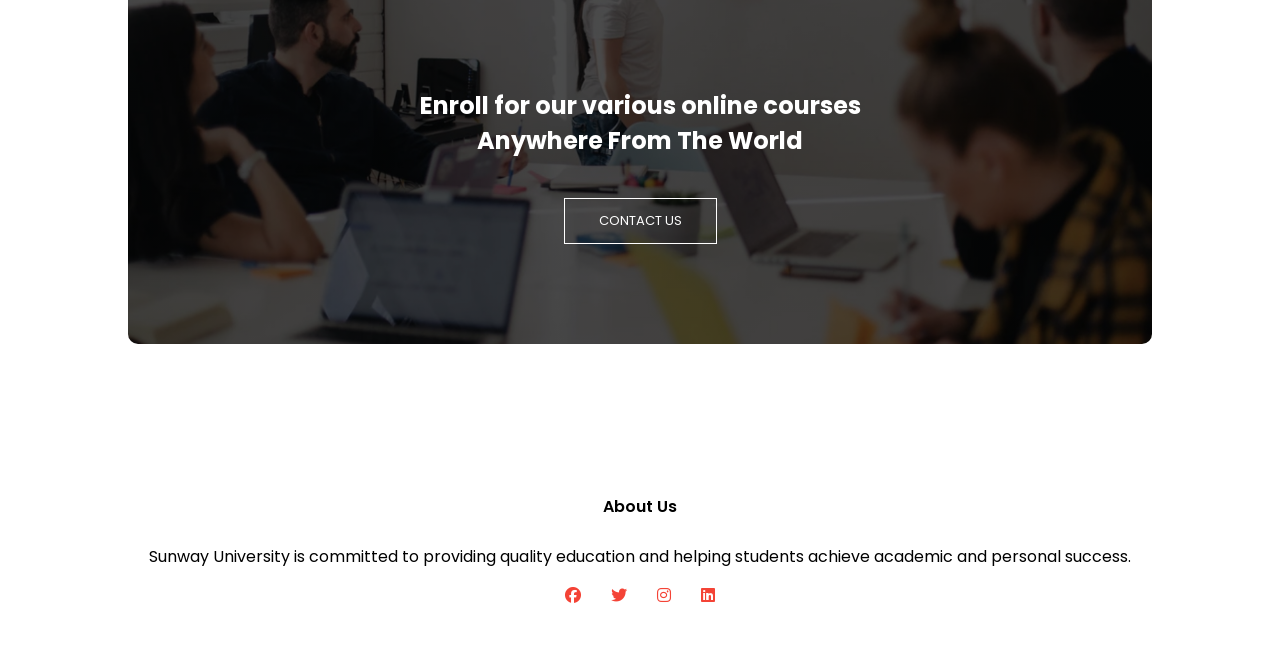
==== commit 55f882b0: "done the list and the term pages." ====
--- a/version2/version1/education/index.html
+++ b/version2/version1/education/index.html
@@ -31,6 +31,7 @@
                     <li><a href="course.html">COURSE</a></li>
                     <li><a href="blog.html">BLOG</a></li>
                     <li><a href="contact.html">CONTACT</a></li>
+                    <li><a href="term.html">TERM</a></li>
                     <li><a href="auth_system.html">LOGIN/REGISTER</a></li>
                 </ul>
             </div>
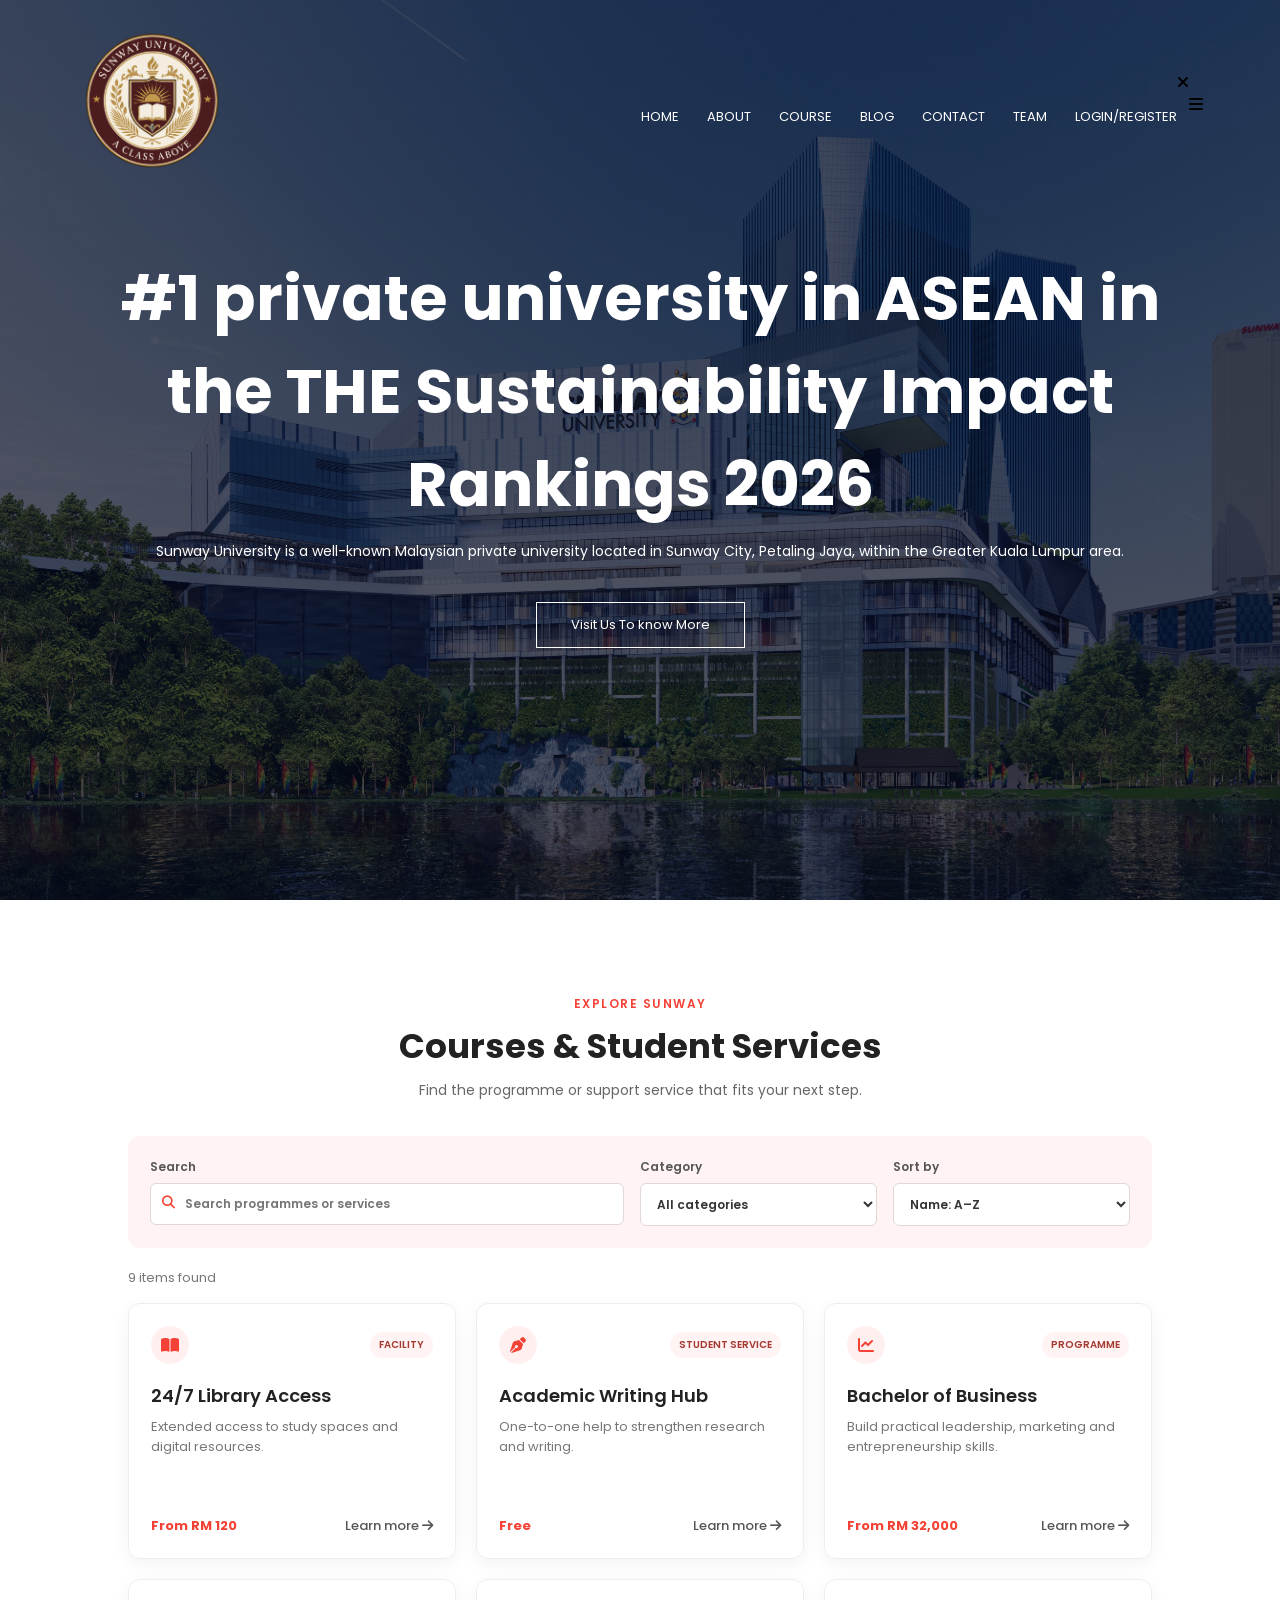
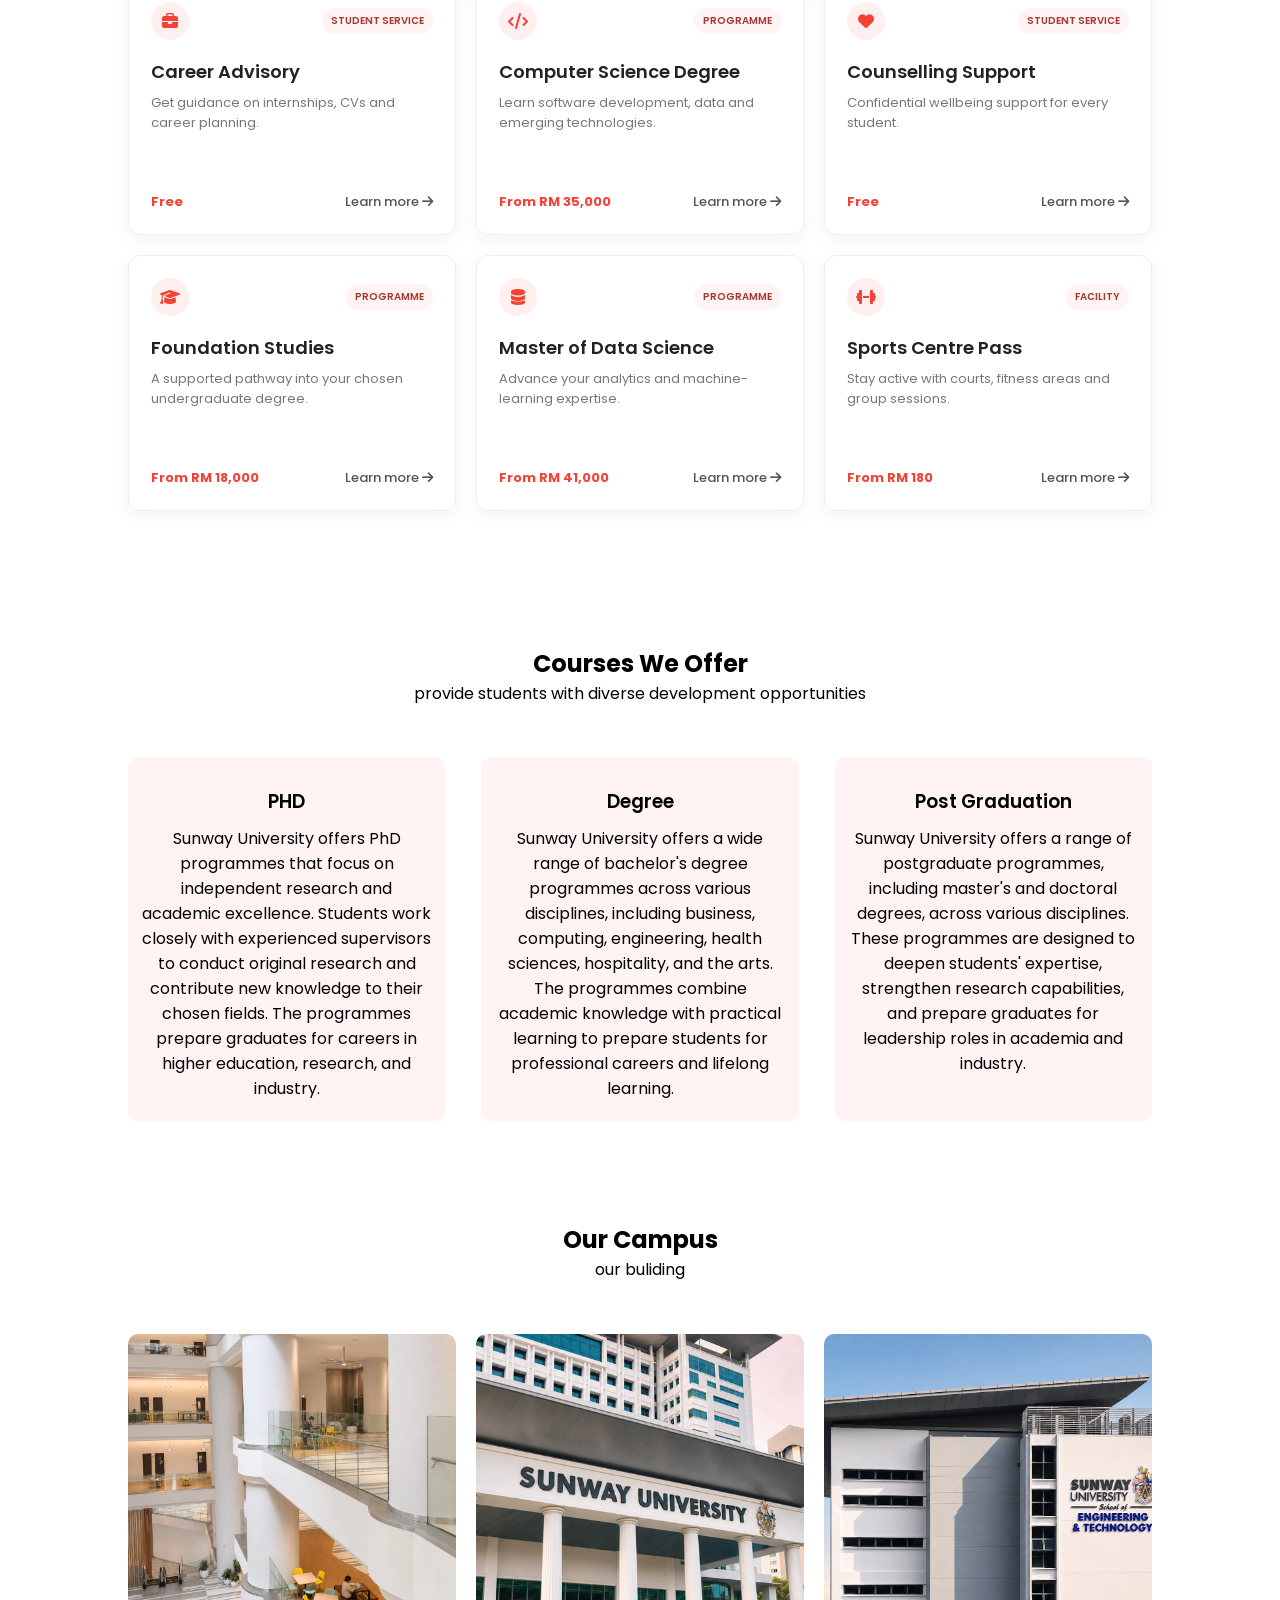
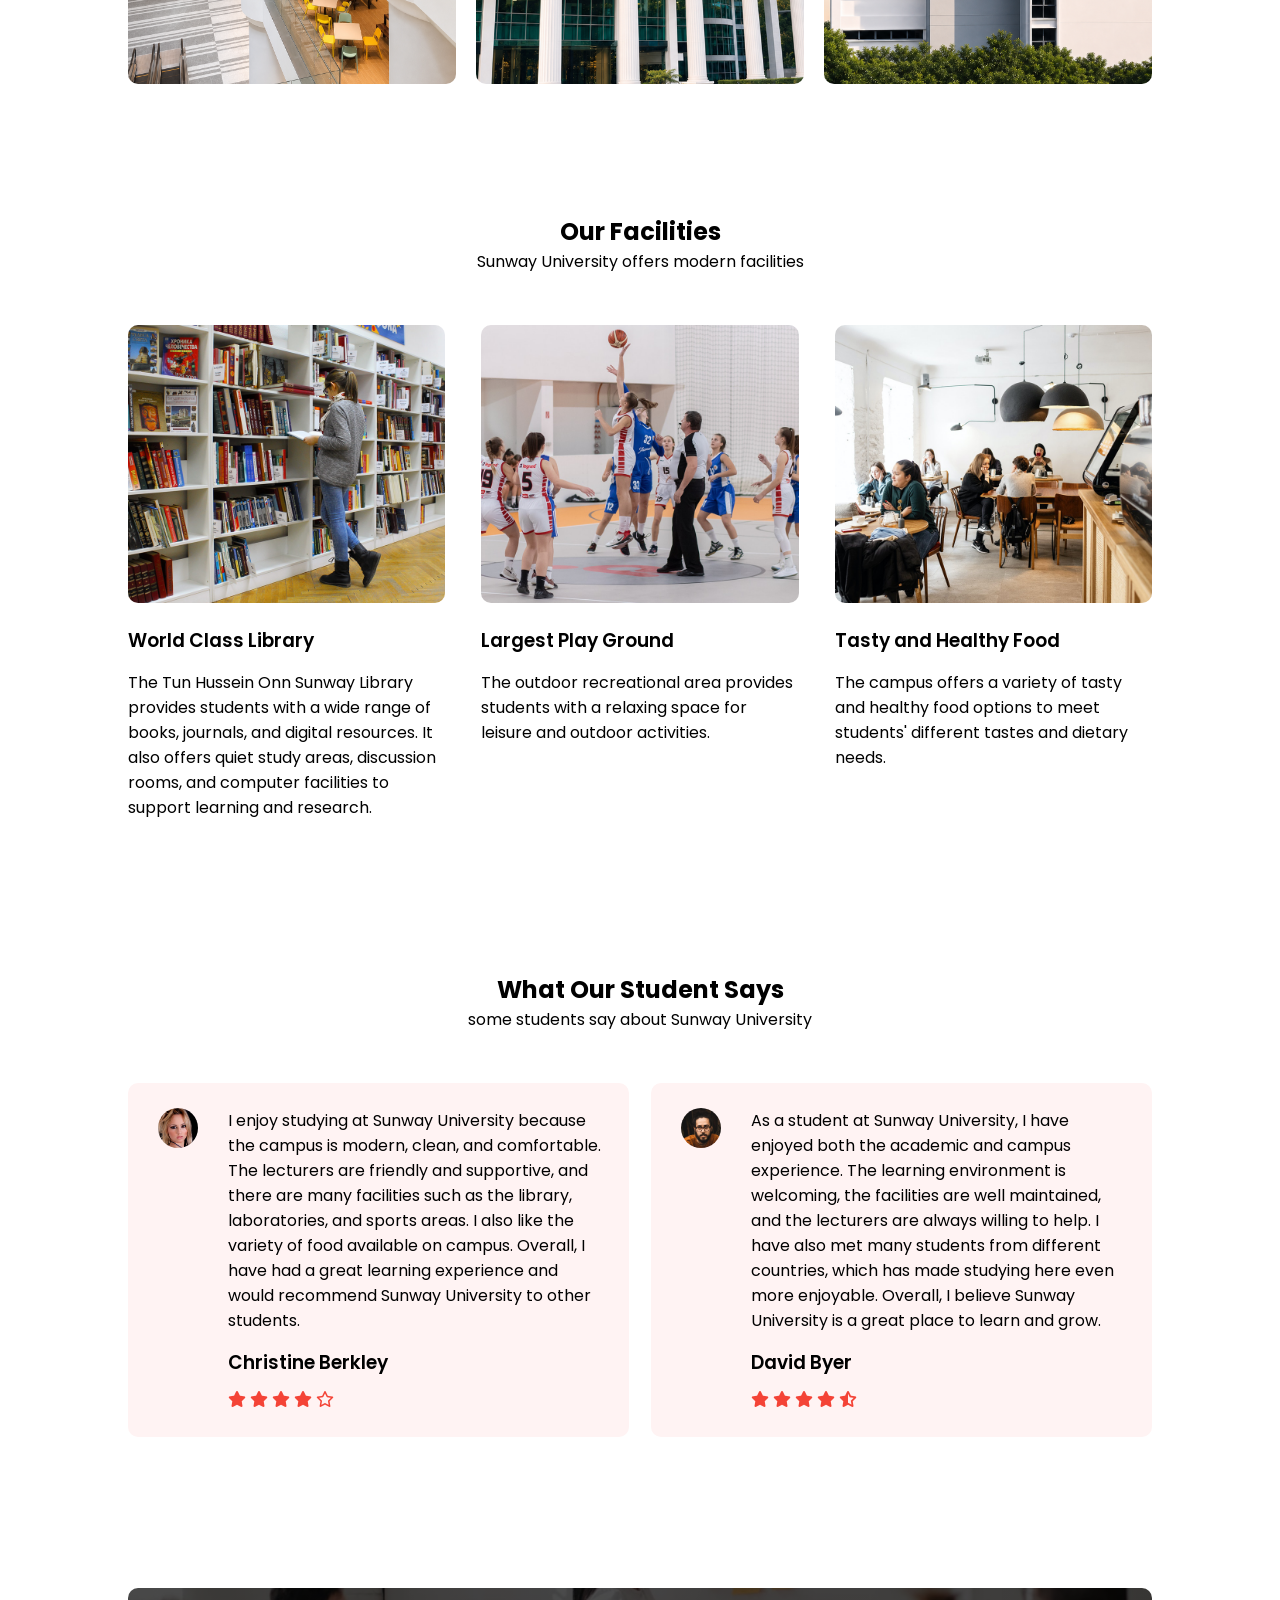
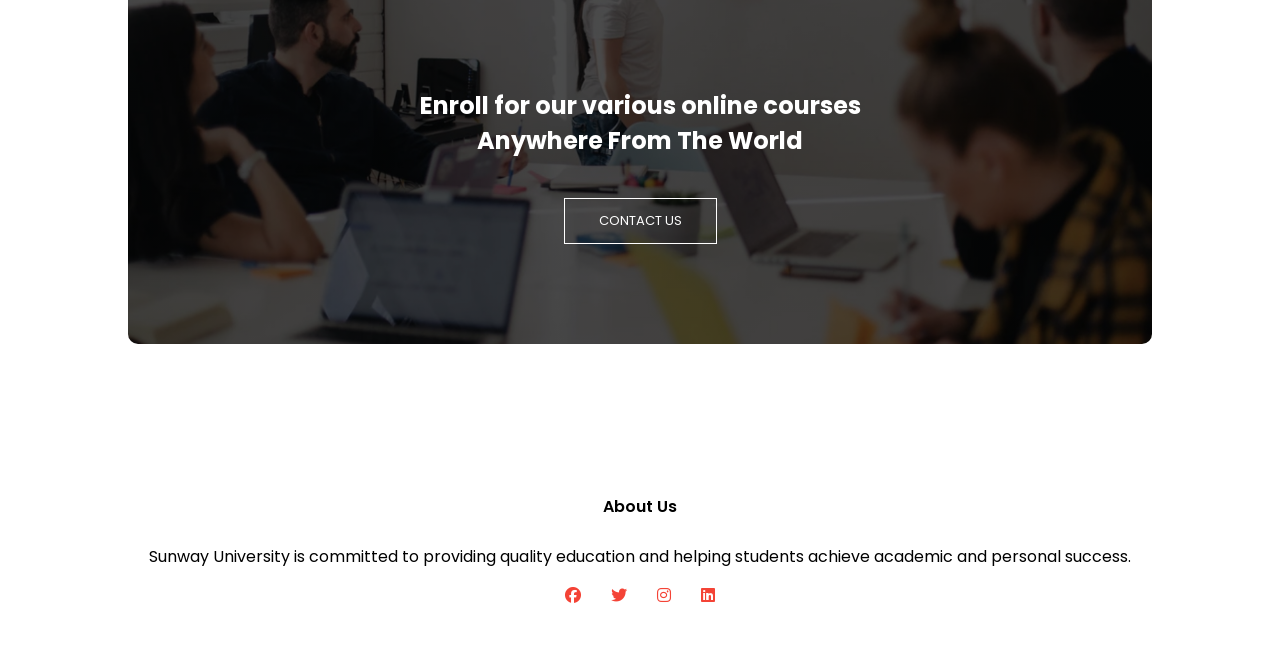
==== commit 73bc545f: "Extract the CSS from all HTML pages." ====
--- a/version2/version1/education/index.html
+++ b/version2/version1/education/index.html
@@ -5,7 +5,7 @@
     <meta name="viewport" content="width=device-width, initial-scale=1.0">
     <!-- 页面标题 -->
     <!-- 引入自定义 CSS 样式表 -->
-    <link rel="stylesheet" href="style.css">
+    <link rel="stylesheet" href="index_design.css">
     <!-- 引入 Google Fonts 的 Poppins 字体 -->
     <link href="https://fonts.googleapis.com/css2?family=Poppins:ital,wght@100;200;300;400;500;600;700&display=swap" rel="stylesheet">
     <!-- 引入 Font Awesome 6 图标库 -->
@@ -31,7 +31,7 @@
                     <li><a href="course.html">COURSE</a></li>
                     <li><a href="blog.html">BLOG</a></li>
                     <li><a href="contact.html">CONTACT</a></li>
-                    <li><a href="term.html">TERM</a></li>
+                    <li><a href="team.html">TEAM</a></li>
                     <li><a href="auth_system.html">LOGIN/REGISTER</a></li>
                 </ul>
             </div>
--- a/version2/version1/education/index_design.css
+++ b/version2/version1/education/index_design.css
@@ -0,0 +1,489 @@
+/* ============================================================
+   index_design.css
+   首页 index.html 专用样式
+
+   包含：
+   1. 全局基础样式
+   2. 首页头部与导航栏
+   3. 动态课程目录
+   4. Courses / Campus / Facilities
+   5. Testimonials / CTA / Footer
+   6. 首页移动端响应式设计
+   ============================================================ */
+
+/* ============================================
+   全局重置样式
+   清除浏览器默认边距，统一字体
+   ============================================ */
+*{
+    margin:0;
+    padding: 0;
+    font-family:'Poppins',sans-serif;
+}
+
+/* ============================================
+   首页头部横幅 (Header)
+   全屏背景大图 + 深色半透明遮罩
+   ============================================ */
+.header{
+    min-height: 100vh;              /* 最小高度占满整个视口 */
+    width: 100%;
+    background-image:linear-gradient(rgba(4,9,30,0.7),rgba(4,9,30,0.7)),url('web picture/sunway-square-lakeside-campus-rendering.jpg');  /* 深色渐变叠加背景图 */
+    background-position: center;    /* 背景图居中 */
+    background-size:cover ;         /* 背景图覆盖整个区域 */
+    position: relative;             /* 相对定位，为内部绝对定位元素提供参照 */
+}
+
+/* ============================================
+   导航栏
+   ============================================ */
+nav{
+    display:flex;                   /* 弹性布局 */
+    padding: 2% 6%;
+    justify-content: space-between; /* 两端对齐：logo 在左，菜单在右 */
+    align-items: center;            /* 垂直居中 */
+}
+nav img{
+    width:150px;                    /* Logo 宽度 */
+}
+
+/* 导航链接容器 */
+.nav-links{
+    flex:1;                         /* 占满剩余空间 */
+    text-align: right;              /* 链接靠右对齐 */
+}
+
+/* 导航链接列表项 */
+.nav-links ul li{
+    list-style:none;                /* 去掉列表圆点 */
+    display:inline-block;           /* 横向排列 */
+    padding:8px 12px;
+    position:relative;              /* 为 ::after 伪元素提供定位参照 */
+}
+
+/* 导航链接文字 */
+.nav-links ul li a{
+    color:#fff;                     /* 白色文字 */
+    text-decoration: none;          /* 去掉下划线 */
+    font-size:13px;
+}
+
+/* 导航链接悬停下划线（默认不显示） */
+.nav-links ul li::after{
+    content: '';                    /* 必须设置 content */
+    width: 0%;                      /* 默认宽度为 0，不可见 */
+    height: 2px;
+    background: #f44336;            /* 红色下划线 */
+    display:block;
+    margin:auto;
+    transition:0.5s;                /* 过渡动画 0.5 秒 */
+}
+
+/* 鼠标悬停时下划线展开 */
+.nav-links ul li:hover::after{
+    width: 100%;                    /* 下划线展开到 100% */
+}
+
+/* ============================================
+   首页居中文字区域
+   绝对定位 + transform 实现完美居中
+   ============================================ */
+.text-box{
+    width:90%;
+    color:#fff;
+    position:absolute;
+    top:50%;
+    left:50%;
+    transform: translate(-50%,-50%);  /* 将元素左上角移到中心，再用 translate 回移 50%，实现真正居中 */
+    text-align: center;
+}
+
+.text-box h1{
+    font-size:62px;
+}
+
+.text-box p{
+    margin:10px 0 40px;
+    font-size:14px;
+    color:#fff;
+}
+
+/* ============================================
+   Hero 按钮 (首页的 "Visit Us To Know More")
+   透明背景 + 白色边框，悬停变为红色
+   ============================================ */
+.hero-btn{
+    display:inline-block;
+    text-decoration: none;
+    color: #fff;
+    border:1px solid #fff;          /* 白色细边框 */
+    padding:12px 34px;
+    font-size: 13px;
+    background: transparent;        /* 透明背景 */
+    position: relative;
+    cursor:pointer;                 /* 鼠标变手型 */
+}
+
+.hero-btn:hover{
+    border:1px solid #f44336;       /* 悬停变红色边框 */
+    background: #f44336;            /* 悬停变红色背景 */
+    transition: 1s;
+}
+
+/* ============================================
+   手机端响应式布局 (屏幕宽度 ≤ 700px)
+   导航栏变为侧边菜单，标题字号缩小
+   ============================================ */
+@media(max-width: 700px){
+    .text-box h1{
+        font-size:20px;             /* 手机端标题缩小 */
+    }
+    .nav-links ul li{
+        display:block;              /* 菜单项竖排 */
+    }
+    .nav-links{
+        position: absolute;         /* 绝对定位，变为侧边抽屉菜单 */
+        background: #f44336;        /* 红色背景 */
+        height: 100vh;              /* 占满全屏高度 */
+        width:200px;
+        top: 0;
+        right: -200px;              /* 默认隐藏在右侧屏幕外 */
+        text-align: left;
+        z-index: 2;                 /* 确保在图片上层 */
+        transition: 1s;             /* 滑入滑出动画 */
+    }
+    nav .fa{
+        display:block;              /* 显示菜单图标（汉堡菜单） */
+        color:#fff;
+        margin:10px;
+        font-size: 22px;
+        cursor:pointer;
+    }
+    .nav-links ul{
+        padding:30px;
+    }
+}
+
+/* ============================================
+   课程板块 (Course)
+   三列卡片展示不同类型的课程
+   ============================================ */
+.course{
+    width:80%;
+    margin:auto;                    /* 居中 */
+    text-align:center;
+    padding-top:100px;
+}
+
+.row{
+    margin-top:5%;
+    display:flex;                   /* 弹性布局，子元素横向排列 */
+    justify-content: space-between; /* 均分间距 */
+    position: relative;
+}
+
+.course-col{
+    flex-basis:31%;                 /* 每个卡片占 31% 宽度，三列刚好 */
+    background:#fff3f3;             /* 浅粉色背景 */
+    border-radius:10px;             /* 圆角 */
+    margin-bottom:5%;
+    padding:20px 12px;
+    box-sizing: border-box;         /* padding 包含在宽度内 */
+    transition: 0.5s;
+}
+
+h3{
+    text-align: center;
+    font-weight:600;
+    margin:10px 0;
+}
+
+.course-col:hover{
+    box-shadow: 0 0 20px 0px rgba(0,0,0,0.2);  /* 悬停时显示阴影，卡片"浮起"效果 */
+}
+
+/* 手机端：课程卡片改为竖排 */
+@media(max-width: 700px){
+    .row{
+        flex-direction: column;     /* 弹性方向改为纵向 */
+    }
+}
+
+/* ============================================
+   校区展示板块 (Campus)
+   图片 + 悬停红色遮罩 + 文字从底部上浮
+   ============================================ */
+.campus{
+    width: 80%;
+    margin:auto;
+    text-align: center;
+    padding-top: 50px;
+}
+.campus-col{
+    flex-basis:32%;
+    border-radius:10px;
+    margin-bottom:30px;
+    position: relative;             /* 为遮罩层提供定位 */
+    overflow: hidden;               /* 隐藏超出圆角的部分 */
+}
+.campus-img {
+    width: 100%;
+    height: 350px;
+    object-fit: cover;              /* 保持比例裁剪，确保三张图高度一致 */
+    display: block;                 /* 消除图片底部空隙 */
+}
+
+/* 红色遮罩层（默认透明） */
+.layer{
+    background:transparent;
+    height:100%;
+    width: 100%;
+    position:absolute;              /* 覆盖在图片之上 */
+    left:0;
+    top:0;
+    transition: 0.5s;
+}
+
+.layer:hover{
+    background:rgba(226,0,0,0.7);   /* 悬停时显示半透明红色遮罩 */
+}
+
+/* 校区名称（默认在底部隐藏） */
+.layer h3{
+    width:100%;
+    font-weight:500;
+    color:#fff;
+    font-size:26px;
+    bottom:0;                       /* 初始位置在底部 */
+    left:50%;
+    transform: translateX(-50%);    /* 水平居中 */
+    position:absolute;
+    opacity: 0;                     /* 默认透明不可见 */
+    transition: 0.5s;
+}
+
+/* 悬停时文字上浮到中间并显示 */
+.layer:hover h3{
+    bottom:49%;
+    opacity: 1;
+}
+
+/* ============================================
+   设施介绍板块 (Facilities)
+   三列图文卡片（图书馆、操场、食堂等）
+   ============================================ */
+.facilities{
+    width:80%;
+    margin:auto;
+    text-align:center;
+    padding-top:100px;
+}
+
+.facilities-col{
+    flex-basis:31%;
+    border-radius:10px;
+    margin-bottom:5%;
+    text-align: left;
+}
+
+.facilities-col img{
+    width:100%;
+    border-radius: 10px;
+}
+
+.facilities-col p{
+    padding:0;
+}
+.facilities-col h3{
+    margin-top:16px;
+    margin-bottom: 15px;
+    text-align: left;
+}
+
+/* ============================================
+   学生评价板块 (Testimonials)
+   两列布局，带头像 + 五星评价
+   ============================================ */
+.testimonials{
+    width:80%;
+    margin:auto;
+    padding-top:100px;
+    text-align:center;
+}
+
+.testimonial-col{
+    flex-basis:44%;
+    border-radius:10px;
+    margin-bottom:5%;
+    text-align: left;
+    background:#fff3f3;             /* 浅粉色背景 */
+    padding:25px;
+    cursor:pointer;
+    display:flex;                   /* 头像和文字横向排列 */
+}
+
+.testimonial-col img{
+    height:40px;
+    margin-left:5px;
+    margin-right:30px;
+    border-radius: 50%;             /* 圆形头像 */
+}
+
+.testimonial-col p{
+    padding:0;
+}
+
+.testimonial-col h3{
+    margin-top:15px;
+    text-align: left;
+}
+
+/* 评价星星颜色（实心、空心、常规图标统一红色） */
+.testimonial-col .fa{
+    color:#f44336;
+}
+
+.testimonial-col .fa-regular{
+    color:#f44336;
+}
+
+.testimonial-col .fa-solid{
+    color:#f44336;
+}
+
+/* 手机端：头像边距缩小 */
+@media(max-width: 700px){
+    .testimonial-col img{
+        margin-left:0px;
+        margin-right:15px;
+    }
+}
+
+/* ============================================
+   行动号召板块 (Call to Action)
+   又一横幅背景 + "Enroll Now" 按钮
+   ============================================ */
+.cta{
+    margin:100px auto;
+    width:80%;
+    background-image:linear-gradient(rgba(0,0,0,0.7),rgba(0,0,0,0.7)),url(images/banner2.jpg);
+    background-position: center;
+    background-size:cover;
+    border-radius:10px;
+    text-align: center;
+    padding:100px 0;
+}
+
+.cta h1{
+    color:#fff;
+    margin-bottom:40px;
+    padding:0;
+}
+
+@media(max-width: 700px){
+    .cta h1{
+        font-size:24px;
+    }
+}
+
+/* ============================================
+   页脚 (Footer)
+   版权信息 + 社交媒体图标
+   ============================================ */
+.footer{
+    width:100%;
+    text-align: center;
+    padding: 30px 0;
+}
+
+.footer h4{
+    margin-bottom:25px;
+    margin-top:20px;
+    font-weight:600;
+}
+
+/* 社交媒体图标样式 */
+.icons .fa-brands{
+    color:#f44336;                  /* 红色图标 */
+    margin:0 13px;
+    cursor:pointer;
+    padding:18px 0;
+}
+
+/* 空心爱心图标变红 */
+.fa-heart-o{
+    color:#f44336;
+}
+
+/* 页脚实心爱心变红 */
+.footer .fa-heart {
+    color: #f44336;
+}
+
+/* ============================================
+   Dynamic courses and services catalogue
+   ============================================ */
+.catalogue {
+    width: 80%;
+    margin: auto;
+    padding: 90px 0 35px;
+}
+
+.catalogue-heading {
+    text-align: center;
+}
+
+.section-kicker {
+    display: inline-block;
+    color: #f44336;
+    font-size: 12px;
+    font-weight: 600;
+    letter-spacing: 1.5px;
+    text-transform: uppercase;
+    margin-bottom: 8px;
+}
+
+.catalogue-heading h1 { font-size: 34px; color: #222; }
+.catalogue-heading p { color: #666; font-size: 14px; margin-top: 8px; }
+
+.catalogue-controls {
+    display: grid;
+    grid-template-columns: 2fr 1fr 1fr;
+    gap: 16px;
+    padding: 22px;
+    margin-top: 35px;
+    background: #fff3f3;
+    border-radius: 12px;
+}
+
+.catalogue-field { display: block; color: #555; font-size: 12px; font-weight: 600; }
+.catalogue-field > span { display: block; margin-bottom: 7px; }
+.catalogue-field input, .catalogue-field select {
+    width: 100%; box-sizing: border-box; border: 1px solid #e2d7d7; border-radius: 6px;
+    background: #fff; color: #333; padding: 11px 12px; outline-color: #f44336; font: inherit;
+}
+.search-input-wrap { position: relative; }
+.search-input-wrap i { position: absolute; top: 13px; left: 12px; color: #f44336; font-size: 13px; }
+.search-input-wrap input { padding-left: 34px; }
+.catalogue-results { color: #777; font-size: 13px; margin: 20px 0 15px; }
+
+.catalogue-grid { display: grid; grid-template-columns: repeat(3, 1fr); gap: 20px; }
+.catalogue-card { display: flex; flex-direction: column; min-height: 210px; padding: 22px; border: 1px solid #eee; border-radius: 12px; box-shadow: 0 5px 18px rgba(0,0,0,.05); transition: transform .25s, box-shadow .25s; }
+.catalogue-card:hover { transform: translateY(-5px); box-shadow: 0 12px 25px rgba(0,0,0,.11); }
+.catalogue-card-top, .catalogue-card-bottom { display: flex; align-items: center; justify-content: space-between; gap: 10px; }
+.catalogue-icon { display: grid; place-items: center; width: 38px; height: 38px; border-radius: 50%; background: #fff0ef; color: #f44336; }
+.catalogue-tag { color: #a43a32; background: #fff3f3; border-radius: 20px; padding: 5px 9px; font-size: 10px; font-weight: 600; text-transform: uppercase; }
+.catalogue-card h3 { text-align: left; margin: 18px 0 8px; color: #222; font-size: 18px; }
+.catalogue-card p { color: #777; font-size: 13px; line-height: 1.55; }
+.catalogue-card-bottom { margin-top: auto; padding-top: 18px; color: #f44336; font-size: 13px; }
+.catalogue-card-bottom a { color: #555; text-decoration: none; font-weight: 500; }
+.catalogue-card-bottom a:hover { color: #f44336; }
+.catalogue-empty { grid-column: 1 / -1; text-align: center; padding: 45px; color: #777; background: #fafafa; border-radius: 10px; }
+.catalogue-empty i { font-size: 28px; color: #f44336; margin-bottom: 10px; }
+
+@media(max-width: 700px) {
+    .catalogue { padding-top: 65px; }
+    .catalogue-heading h1 { font-size: 27px; }
+    .catalogue-controls, .catalogue-grid { grid-template-columns: 1fr; }
+    .catalogue-controls { padding: 18px; }
+}
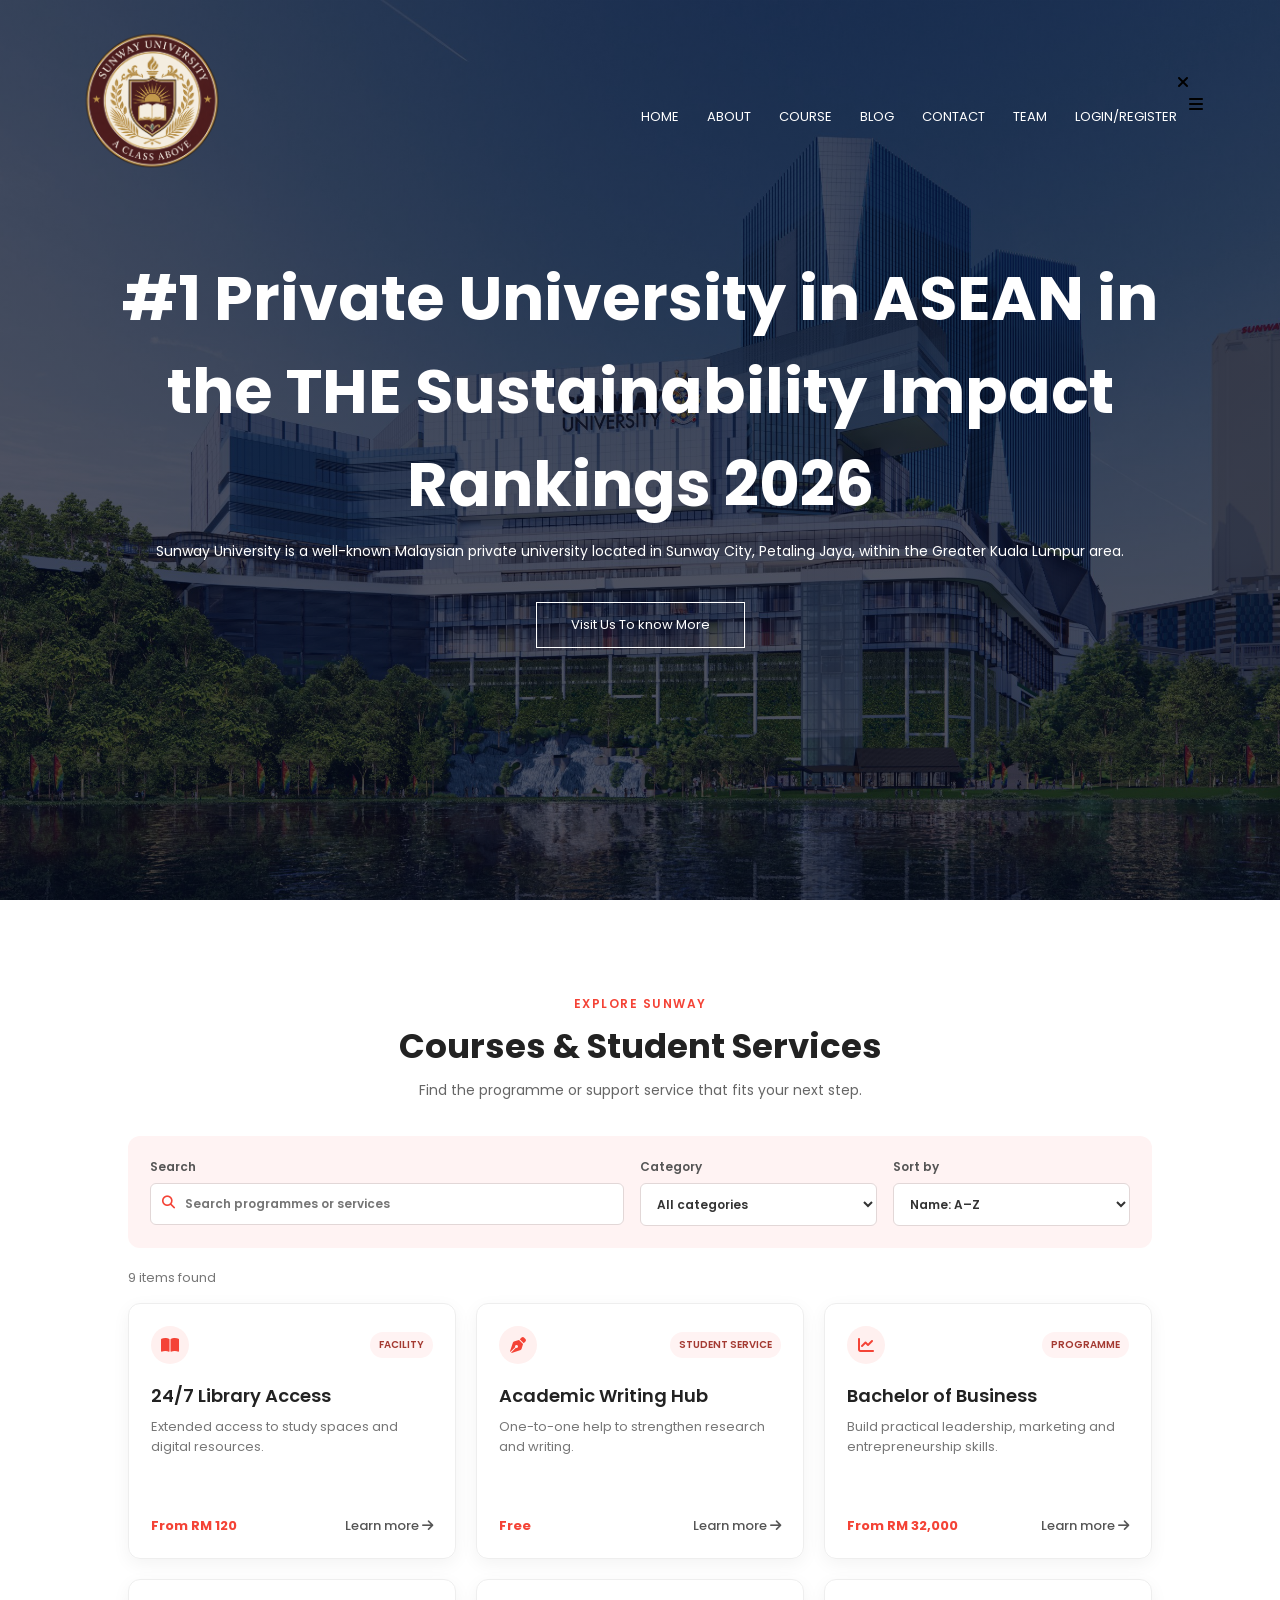
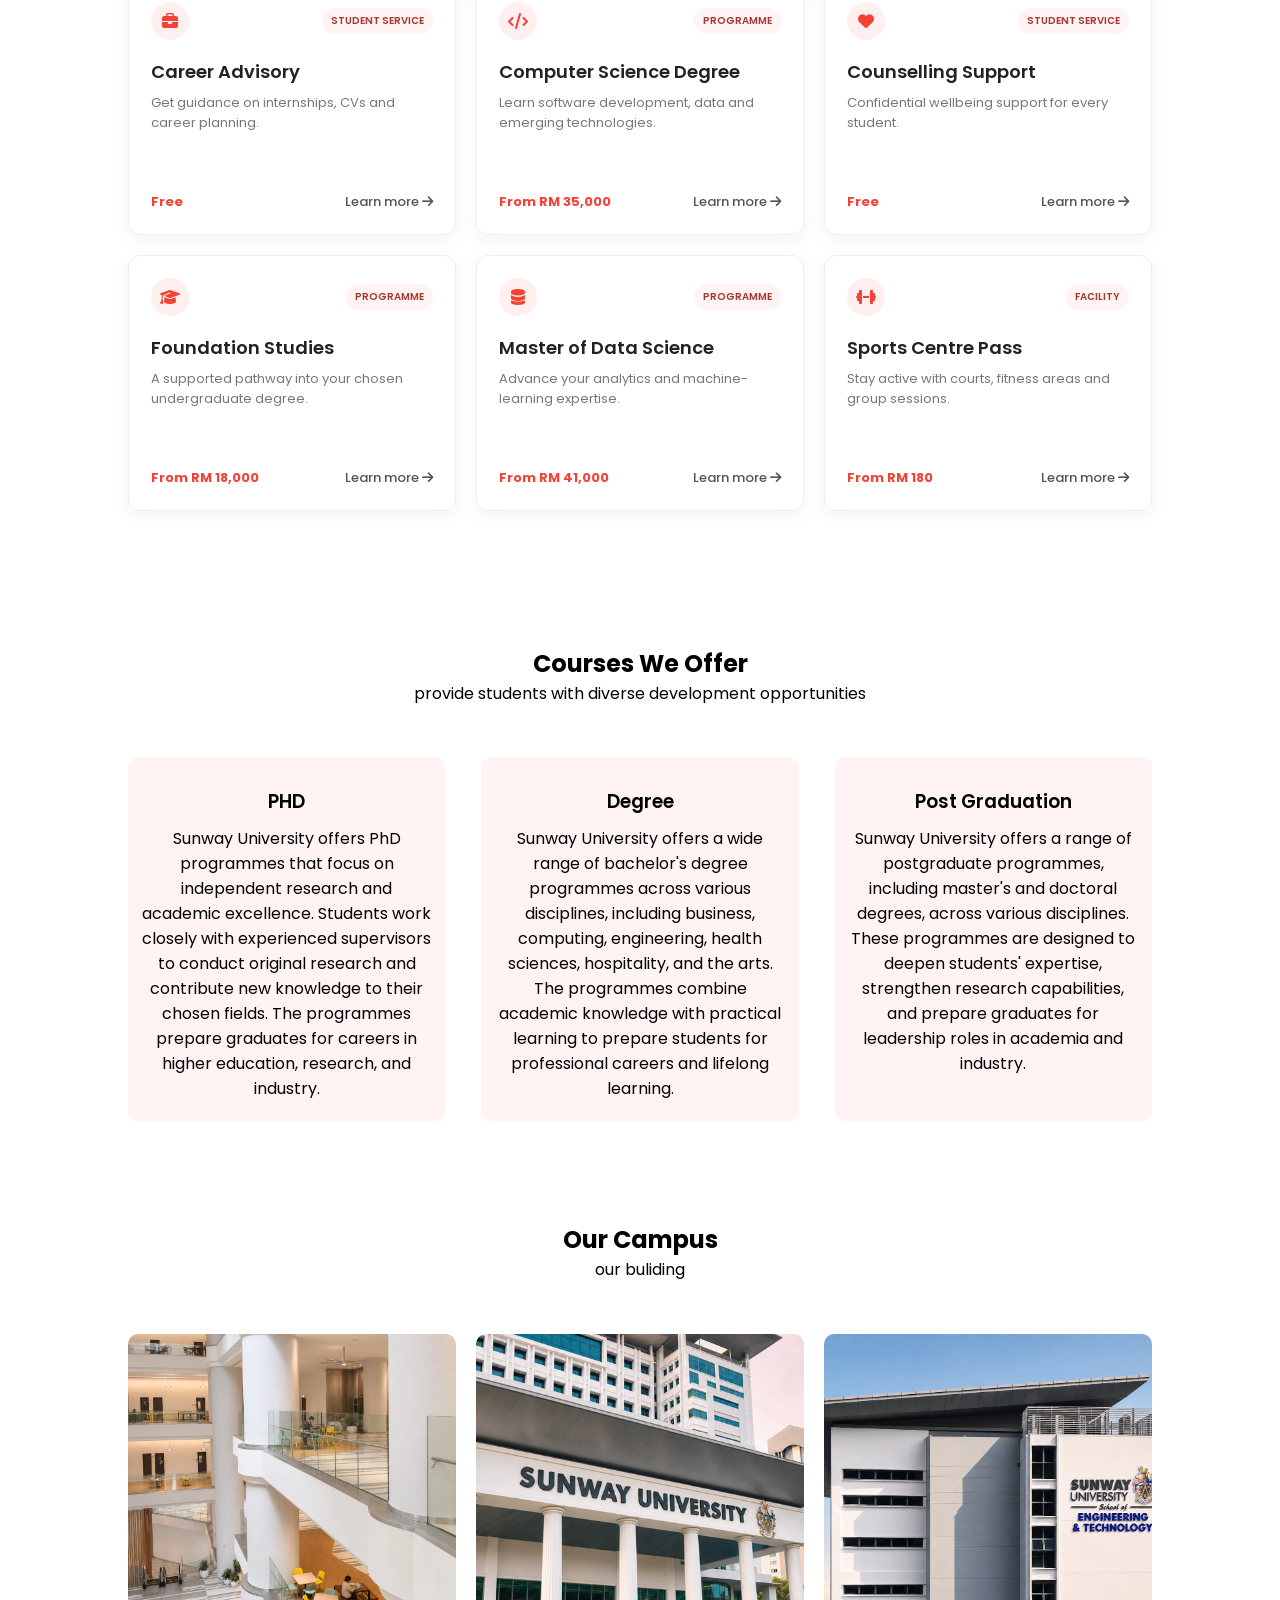
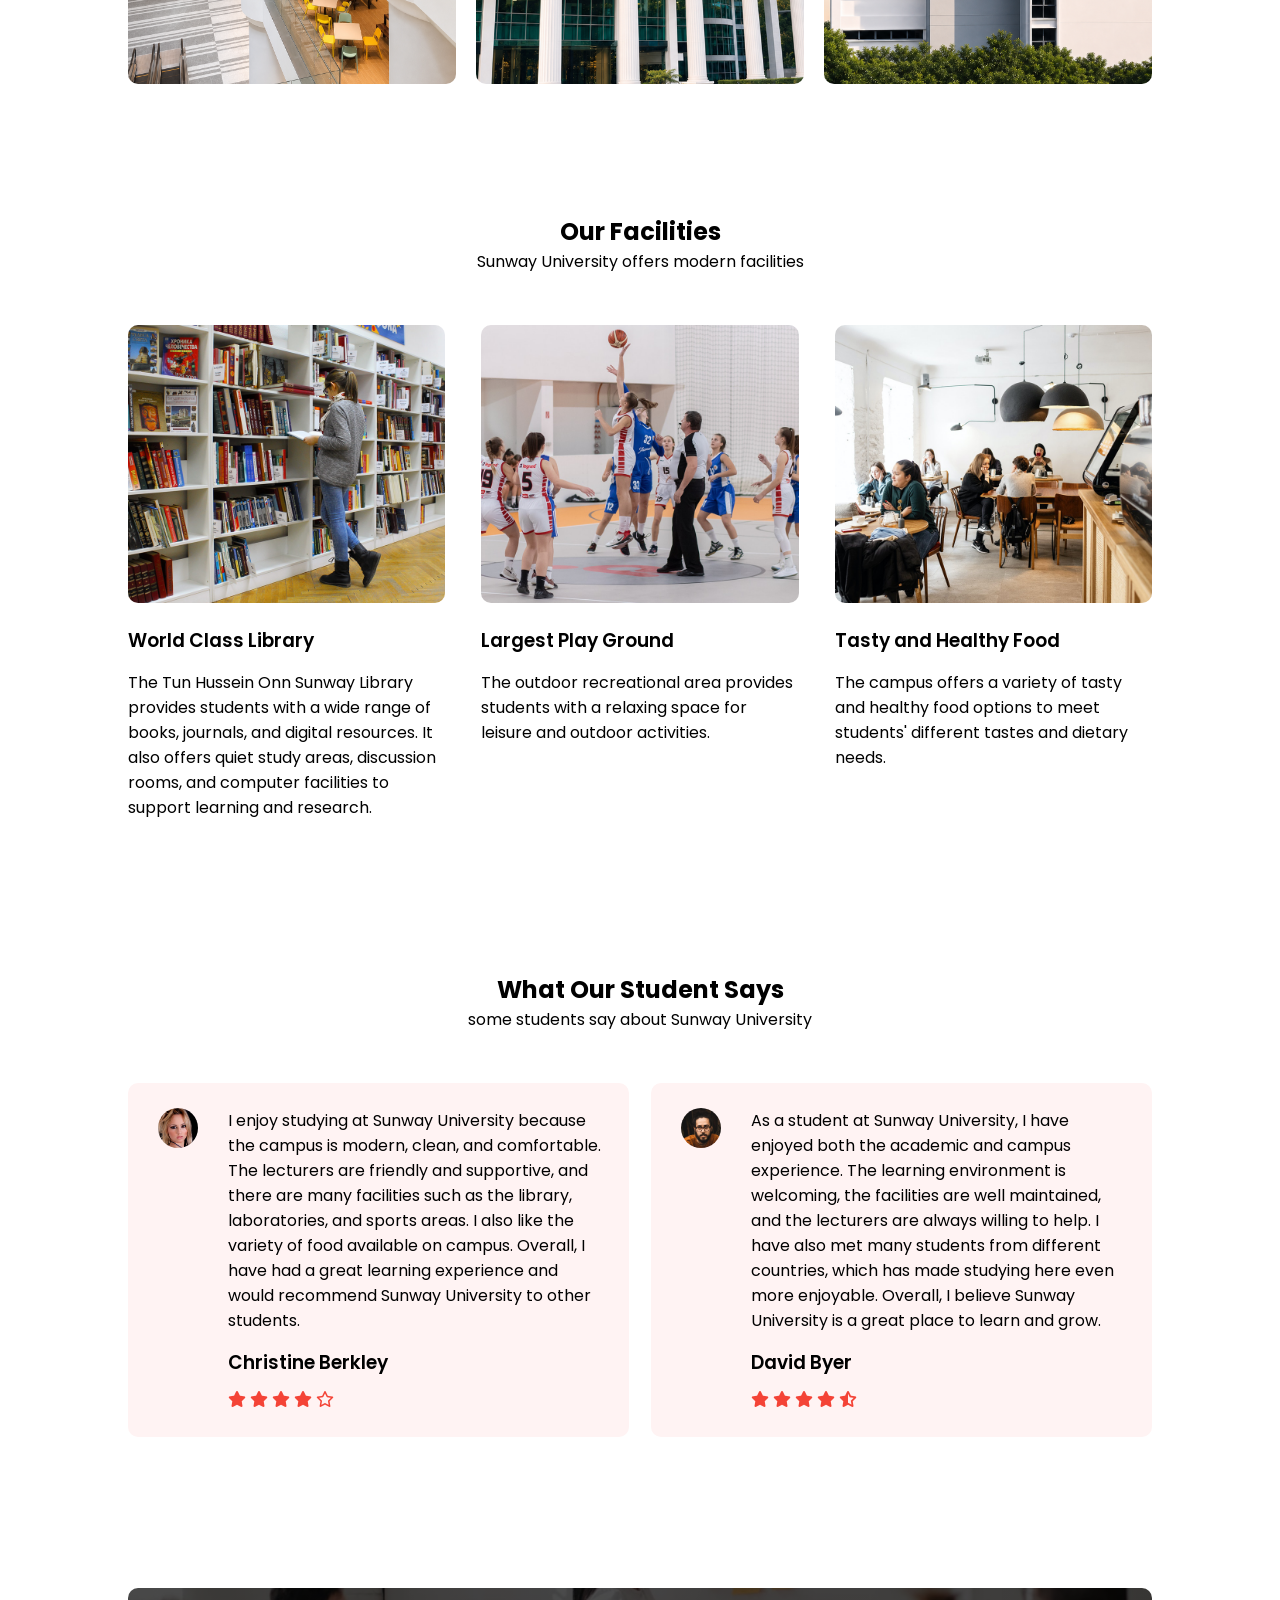
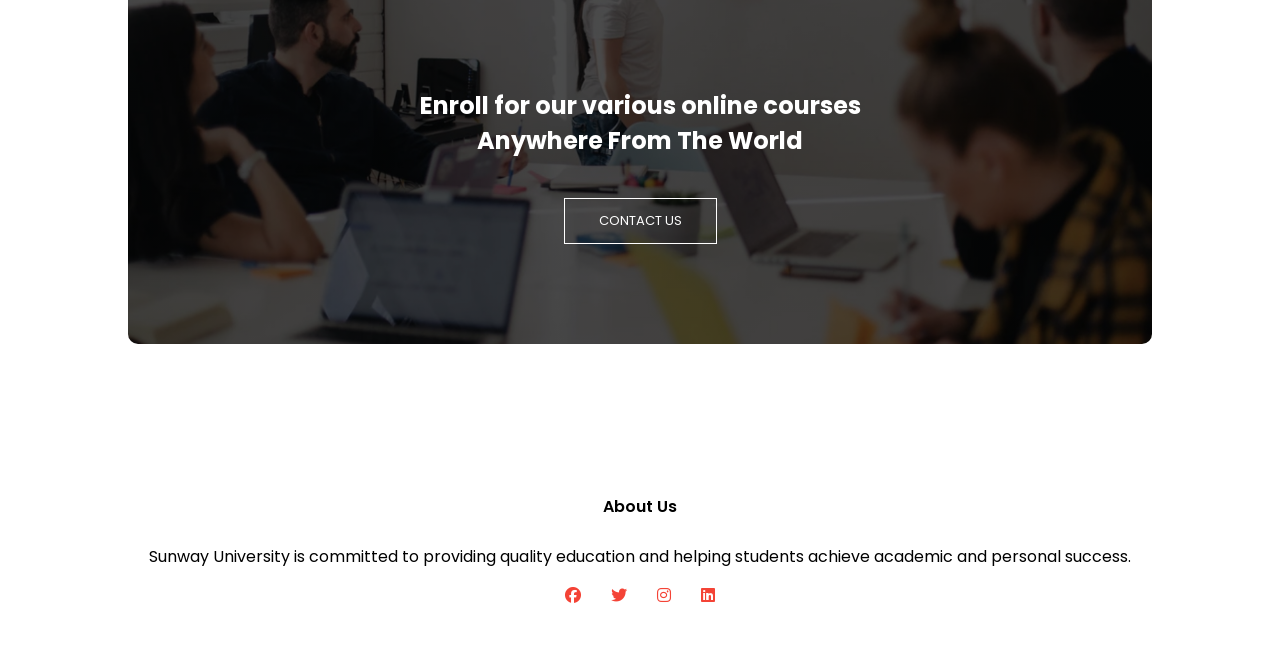
==== commit 149769fe: "debug." ====
--- a/version2/version1/education/index.html
+++ b/version2/version1/education/index.html
@@ -41,7 +41,7 @@
 
         <!-- 首页居中文字区域 -->
         <div class="text-box">
-            <h1>#1 private university in ASEAN in the THE Sustainability Impact Rankings 2026</h1>
+            <h1>#1 Private University in ASEAN in the THE Sustainability Impact Rankings 2026</h1>
             <P>Sunway University is a well-known Malaysian private university located in Sunway City, Petaling Jaya, within the Greater Kuala Lumpur area.</P>
             <a href="" class="hero-btn">Visit Us To know More</a>
         </div>
@@ -238,7 +238,7 @@
      ============================================ -->
     <section class="cta">
         <h1>Enroll for our various online courses<br> Anywhere From The World</h1>
-        <a href="#" class="hero-btn">CONTACT US</a>
+        <a href="contact.html" class="hero-btn">CONTACT US</a>
     </section>
 
     <!-- ============================================
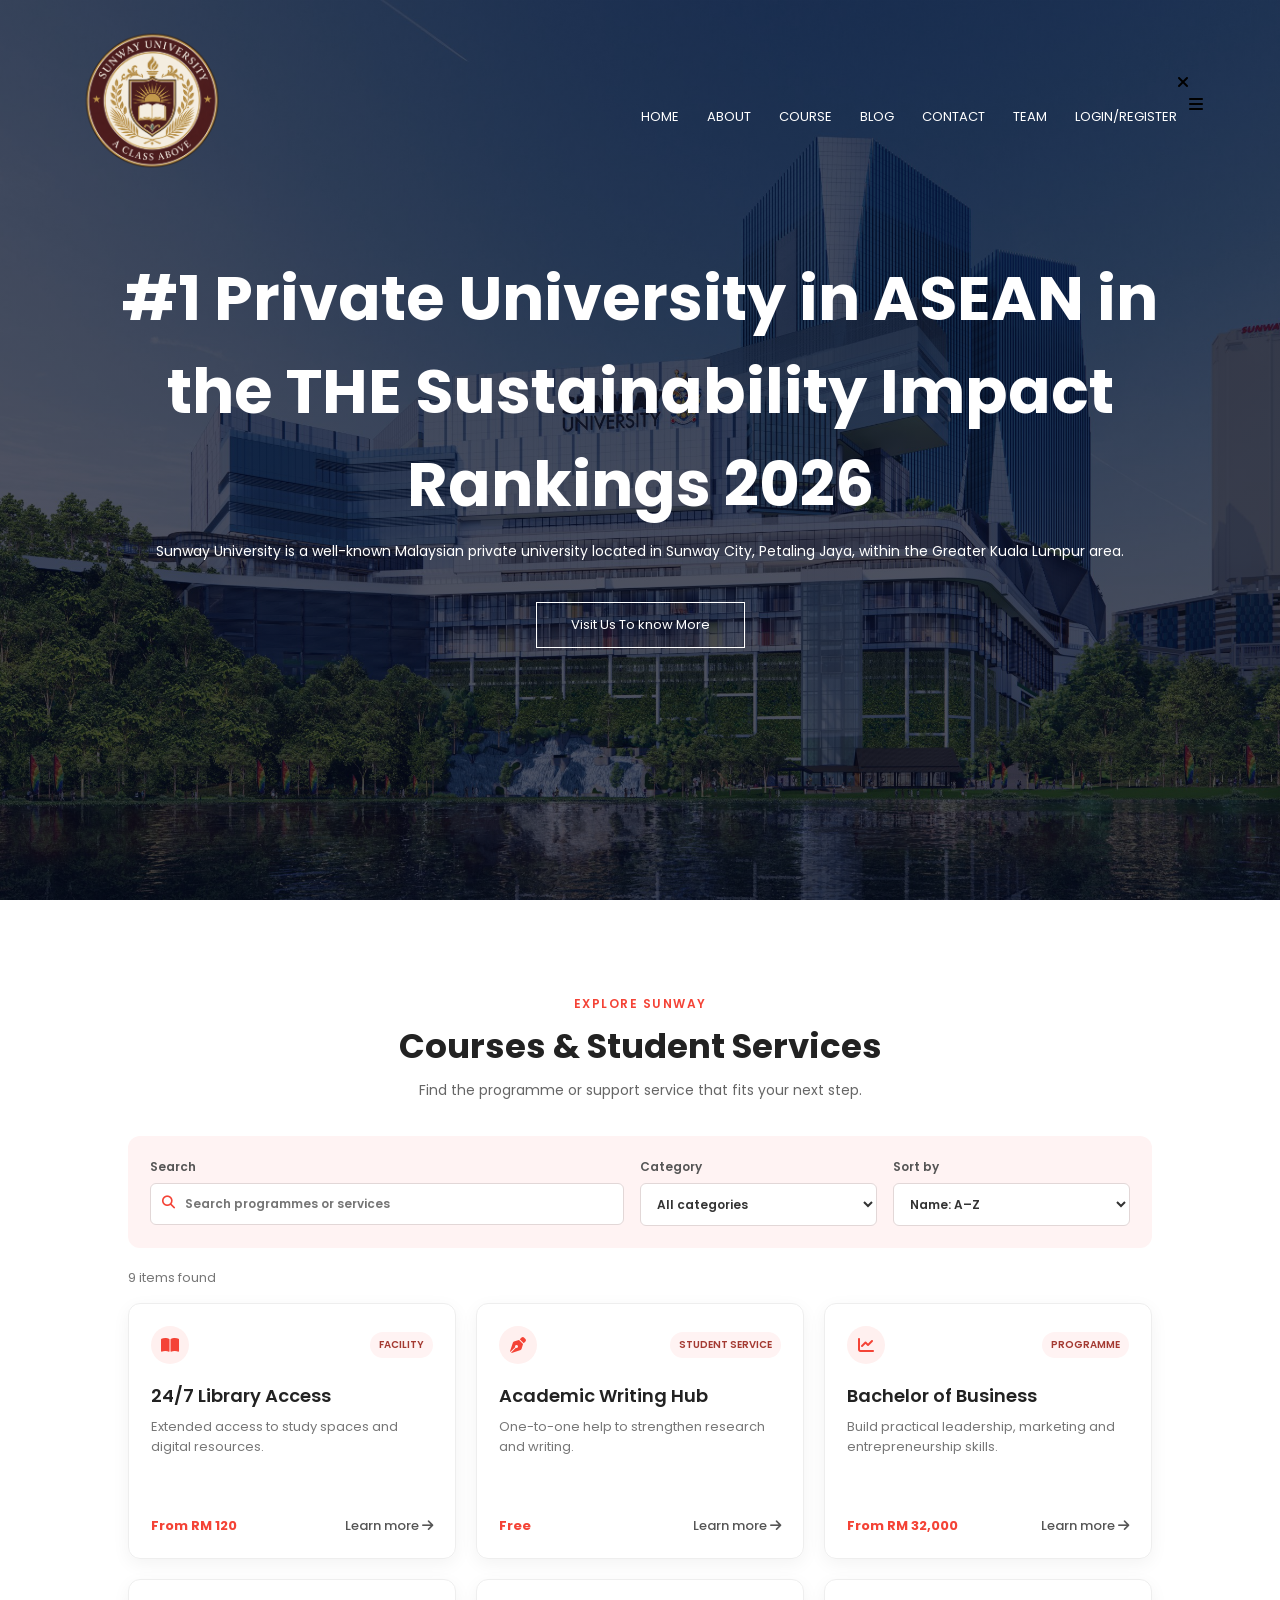
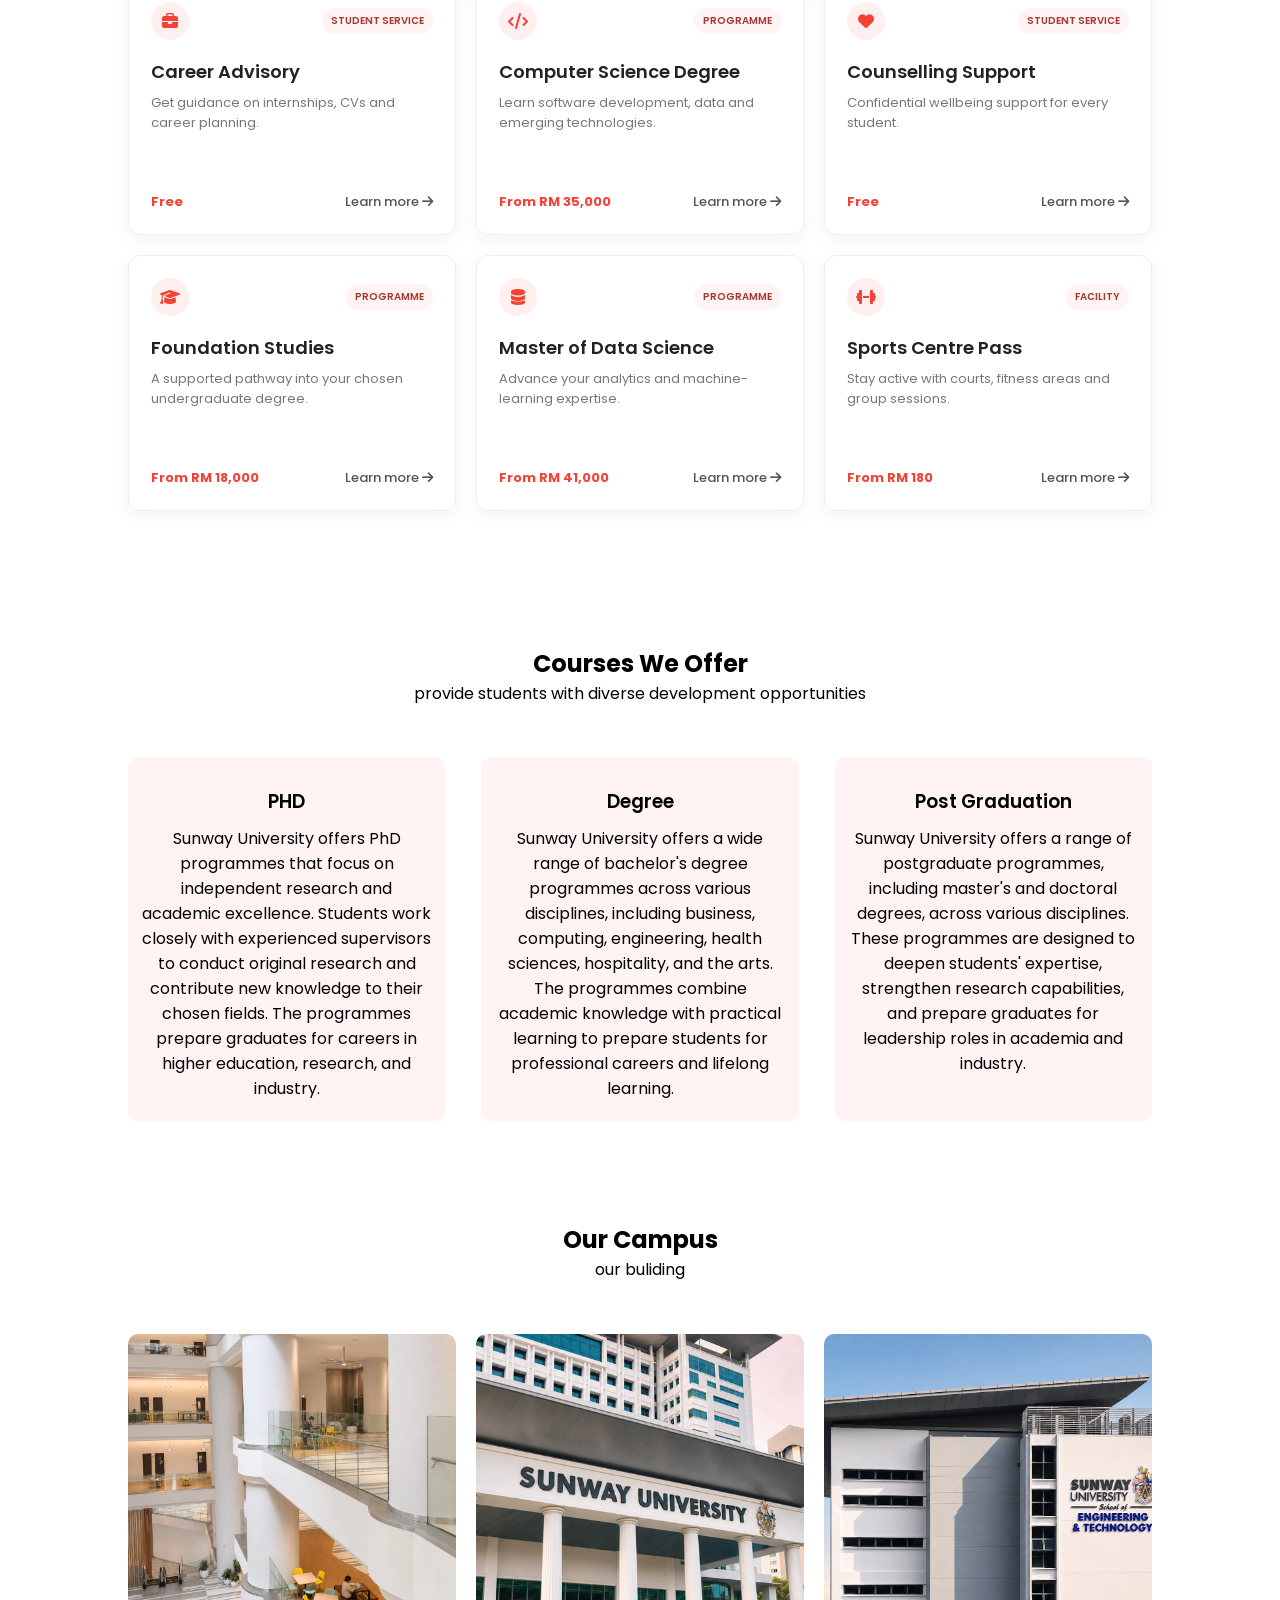
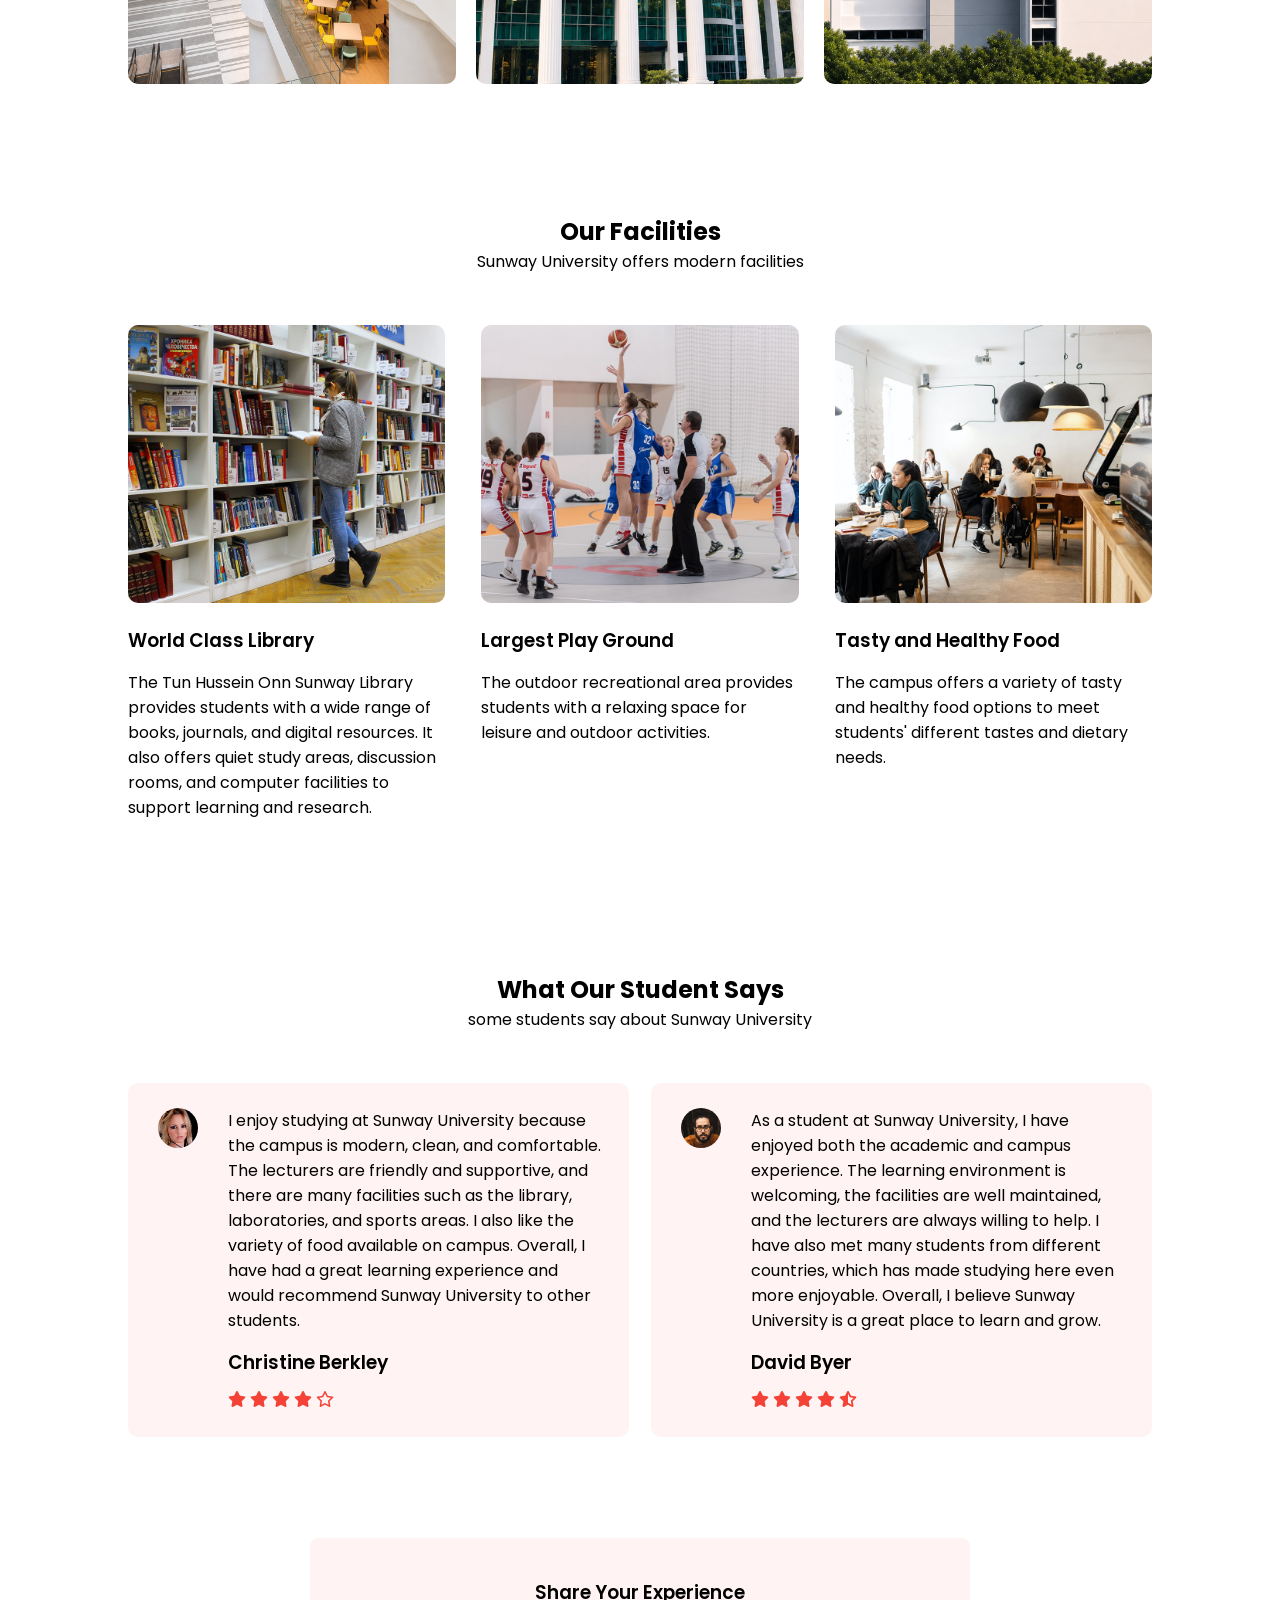
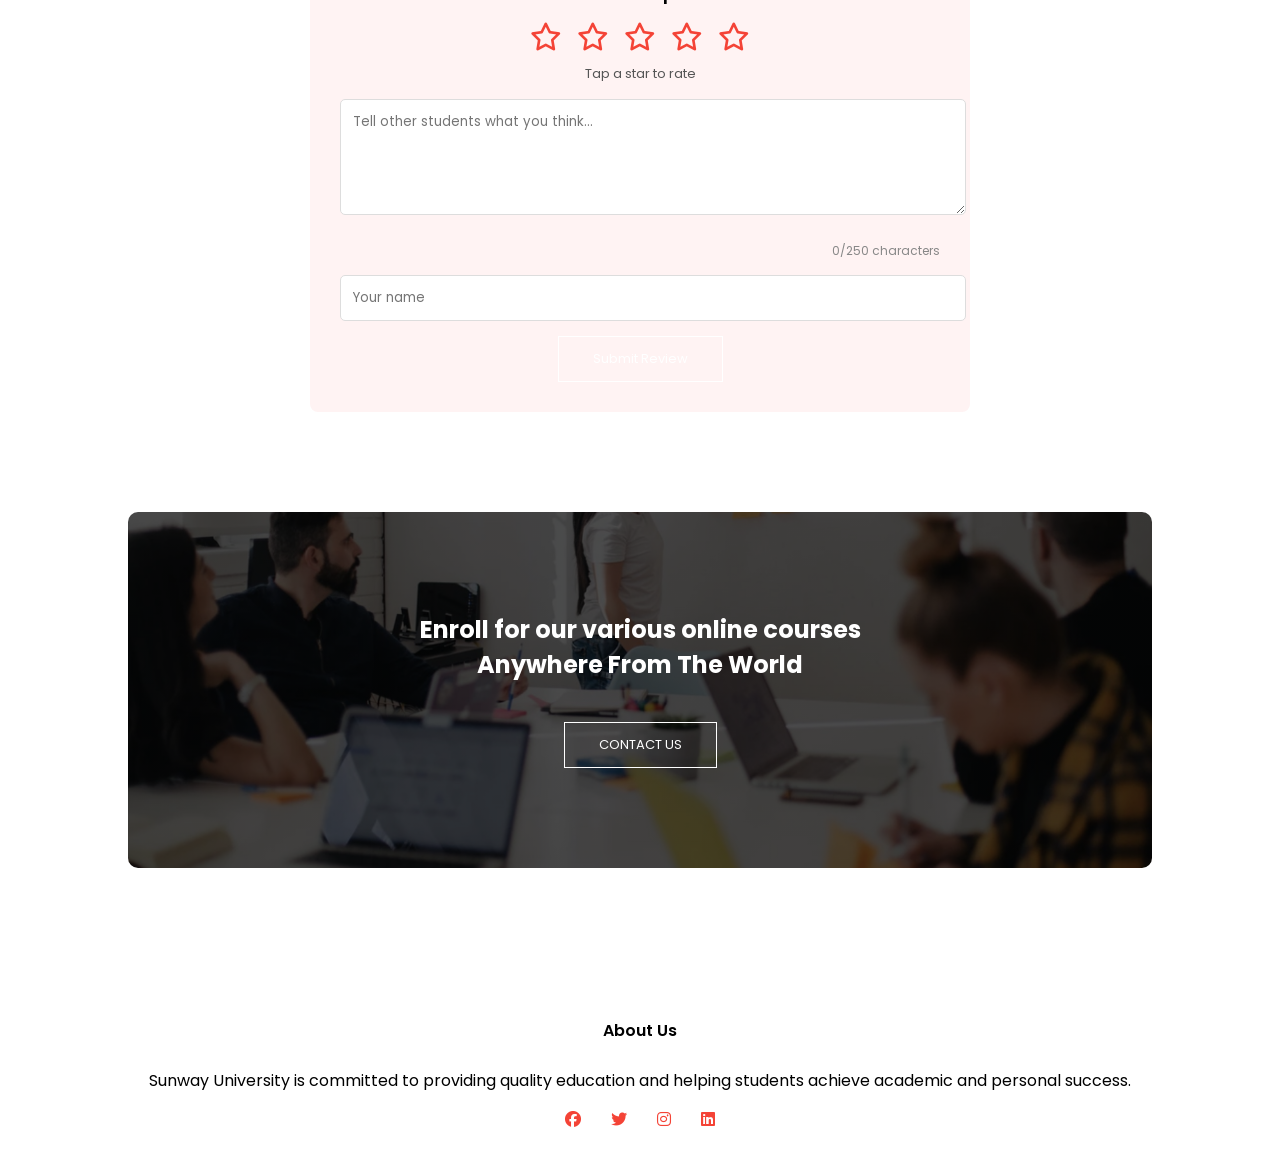
==== commit 7ebeb8b7: "Updated Comment fucntion in index.html and index_design.css" ====
--- a/version2/version1/education/index.html
+++ b/version2/version1/education/index.html
@@ -230,6 +230,25 @@
                 </div>
             </div>
         </div>
+        <!-- Leave a review -->
+        <div class="review-box">
+            <h3>Share Your Experience</h3>
+            <div class="star-rating" id="starRating">
+                <i class="fa-regular fa-star" data-value="1"></i>
+                <i class="fa-regular fa-star" data-value="2"></i>
+                <i class="fa-regular fa-star" data-value="3"></i>
+                <i class="fa-regular fa-star" data-value="4"></i>
+                <i class="fa-regular fa-star" data-value="5"></i>
+            </div>
+            <p class="rating-label" id="ratingLabel">Tap a star to rate</p>
+
+            <textarea id="reviewText" maxlength="250" placeholder="Tell other students what you think..."></textarea>
+            <p class="char-count"><span id="charCount">0</span>/250 characters</p>
+
+            <input type="text" id="reviewerName" placeholder="Your name">
+
+            <button type="button" class="hero-btn red-btn" onclick="submitReview()">Submit Review</button>
+        </div>
     </section>
 
     <!-- ============================================
@@ -334,6 +353,90 @@
         catalogueCategory.addEventListener("change", renderCatalogue);
         catalogueSort.addEventListener("change", renderCatalogue);
         renderCatalogue();
+
+        // ---- Review module: star rating + character count ----
+let selectedRating = 0;
+const starIcons = document.querySelectorAll("#starRating i");
+const ratingLabel = document.getElementById("ratingLabel");
+const reviewText = document.getElementById("reviewText");
+const charCount = document.getElementById("charCount");
+const testimonialsRow = document.querySelector(".testimonials .row");
+const ratingWords = ["Tap a star to rate", "Poor", "Fair", "Good", "Very Good", "Excellent"];
+
+starIcons.forEach(function (star) {
+    star.addEventListener("click", function () {
+        selectedRating = parseInt(star.dataset.value);
+        highlightStars(selectedRating);
+        ratingLabel.textContent = ratingWords[selectedRating];
+    });
+});
+
+function highlightStars(rating) {
+    starIcons.forEach(function (star) {
+        if (parseInt(star.dataset.value) <= rating) {
+            star.classList.remove("fa-regular");
+            star.classList.add("fa-solid");
+        } else {
+            star.classList.remove("fa-solid");
+            star.classList.add("fa-regular");
+        }
+    });
+}
+
+reviewText.addEventListener("input", function () {
+    const length = reviewText.value.length;
+    charCount.textContent = length;
+    if (length >= 250) {
+        charCount.parentElement.classList.add("limit-reached");
+    } else {
+        charCount.parentElement.classList.remove("limit-reached");
+    }
+});
+
+function submitReview() {
+    const name = document.getElementById("reviewerName").value.trim();
+    const text = reviewText.value.trim();
+
+    if (selectedRating === 0) {
+        alert("Please select a star rating before submitting.");
+        return;
+    }
+    if (text === "") {
+        alert("Please write a short review before submitting.");
+        return;
+    }
+    if (name === "") {
+        alert("Please enter your name.");
+        return;
+    }
+
+    const newCard = document.createElement("div");
+    newCard.className = "testimonial-col";
+    newCard.innerHTML =
+        '<img src="images/user1.jpg">' +
+        '<div>' +
+        '<p>' + text + '</p>' +
+        '<h3>' + name + '</h3>' +
+        starsToHtml(selectedRating) +
+        '</div>';
+    testimonialsRow.appendChild(newCard);
+
+    selectedRating = 0;
+    highlightStars(0);
+    ratingLabel.textContent = ratingWords[0];
+    reviewText.value = "";
+    charCount.textContent = "0";
+    charCount.parentElement.classList.remove("limit-reached");
+    document.getElementById("reviewerName").value = "";
+}
+
+function starsToHtml(rating) {
+    let html = "";
+    for (let i = 1; i <= 5; i++) {
+        html += i <= rating ? '<i class="fa fa-star"></i>' : '<i class="fa-regular fa-star"></i>';
+    }
+    return html;
+}
     </script>
 
 </body>
--- a/version2/version1/education/index_design.css
+++ b/version2/version1/education/index_design.css
@@ -357,6 +357,57 @@
         margin-left:0px;
         margin-right:15px;
     }
+}
+
+/*Review in Index CSS*/
+
+.review-box {
+    max-width: 600px;
+    margin: 50px auto 0;
+    background: #fff3f3;
+    border-radius: 8px;
+    padding: 30px;
+    text-align: center;
+}
+.review-box h3 {
+    margin-bottom: 10px;
+}
+.star-rating {
+    font-size: 28px;
+    color: #f44336;
+    cursor: pointer;
+    margin-bottom: 5px;
+}
+.star-rating i {
+    margin: 0 4px;
+}
+.rating-label {
+    font-size: 13px;
+    color: #555;
+    margin-bottom: 15px;
+}
+.review-box textarea,
+.review-box input[type="text"] {
+    width: 100%;
+    padding: 12px;
+    border: 1px solid #ddd;
+    border-radius: 5px;
+    margin-bottom: 15px;
+    font-family: 'Poppins', sans-serif;
+}
+.review-box textarea {
+    resize: vertical;
+    min-height: 90px;
+}
+.char-count {
+    text-align: right;
+    font-size: 12px;
+    color: #888;
+    margin: 5px 0 15px;
+}
+.char-count.limit-reached {
+    color: #f44336;
+    font-weight: 600;
 }
 
 /* ============================================
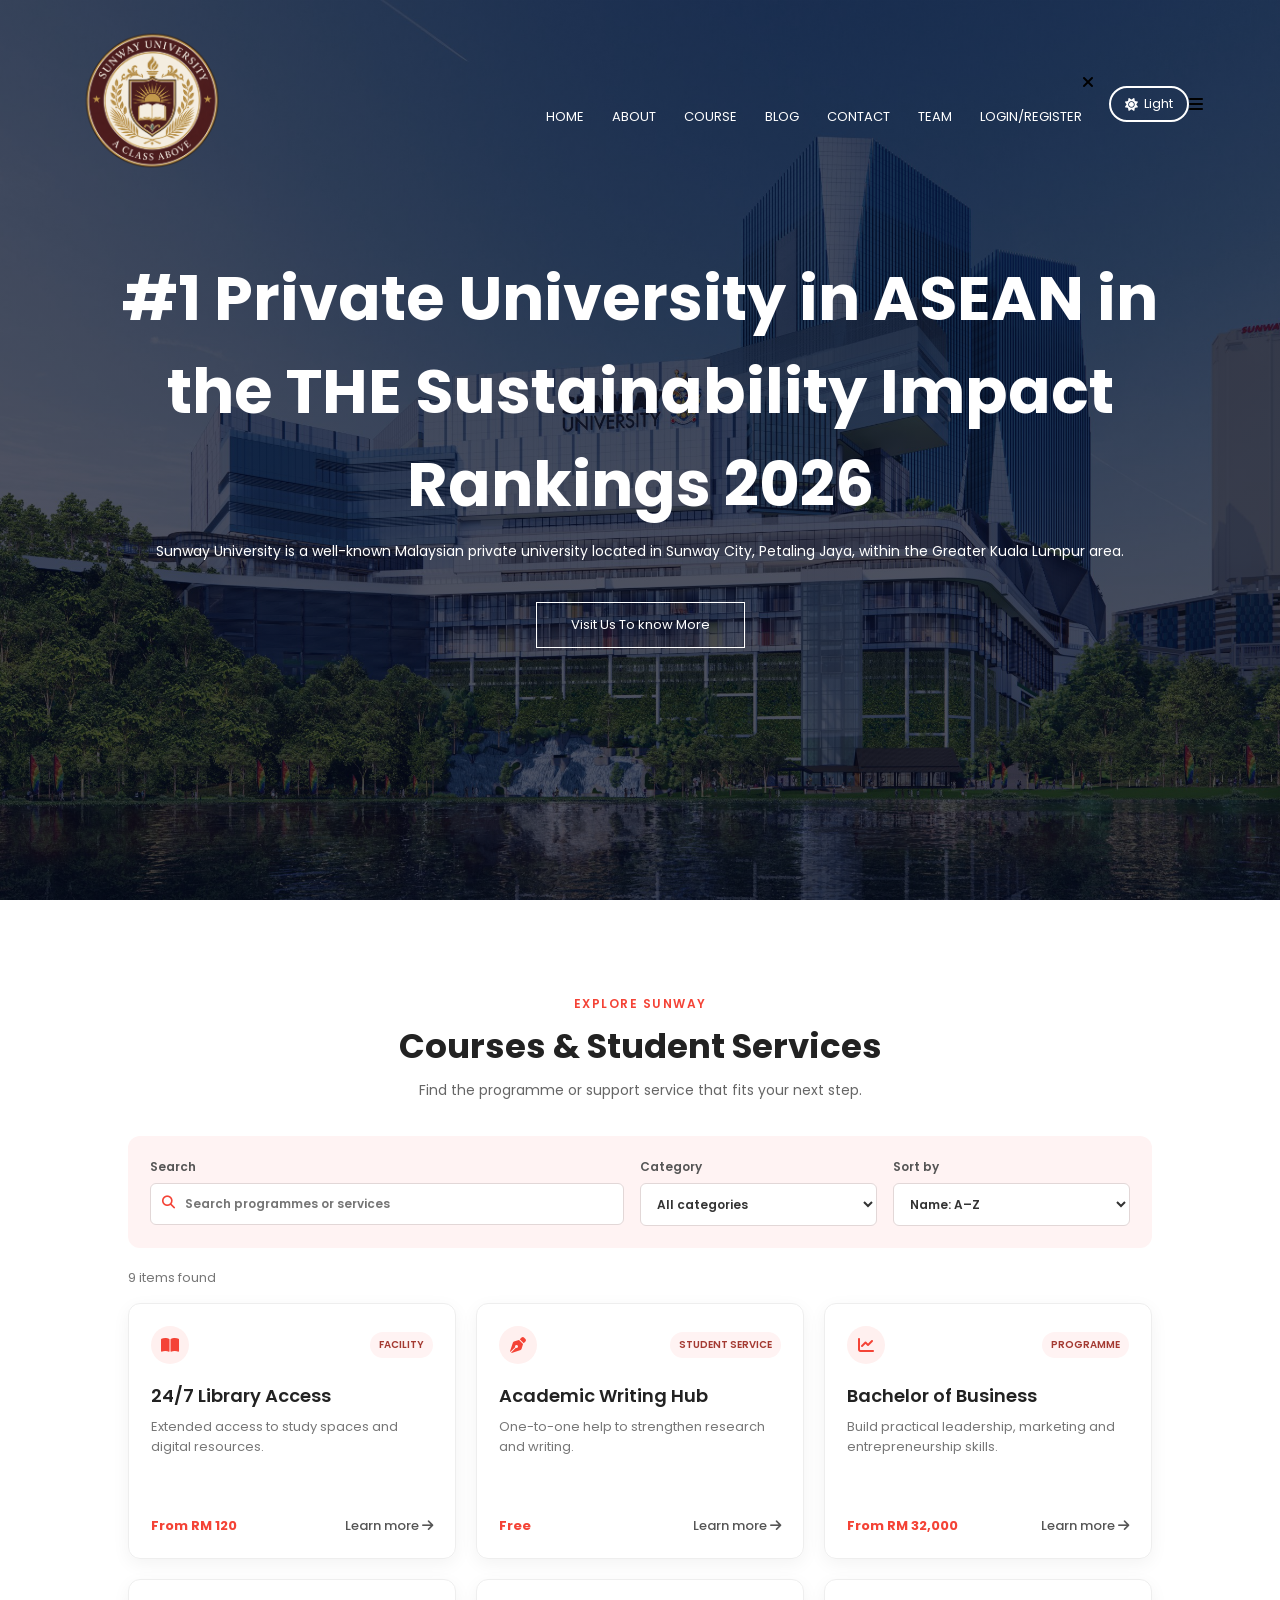
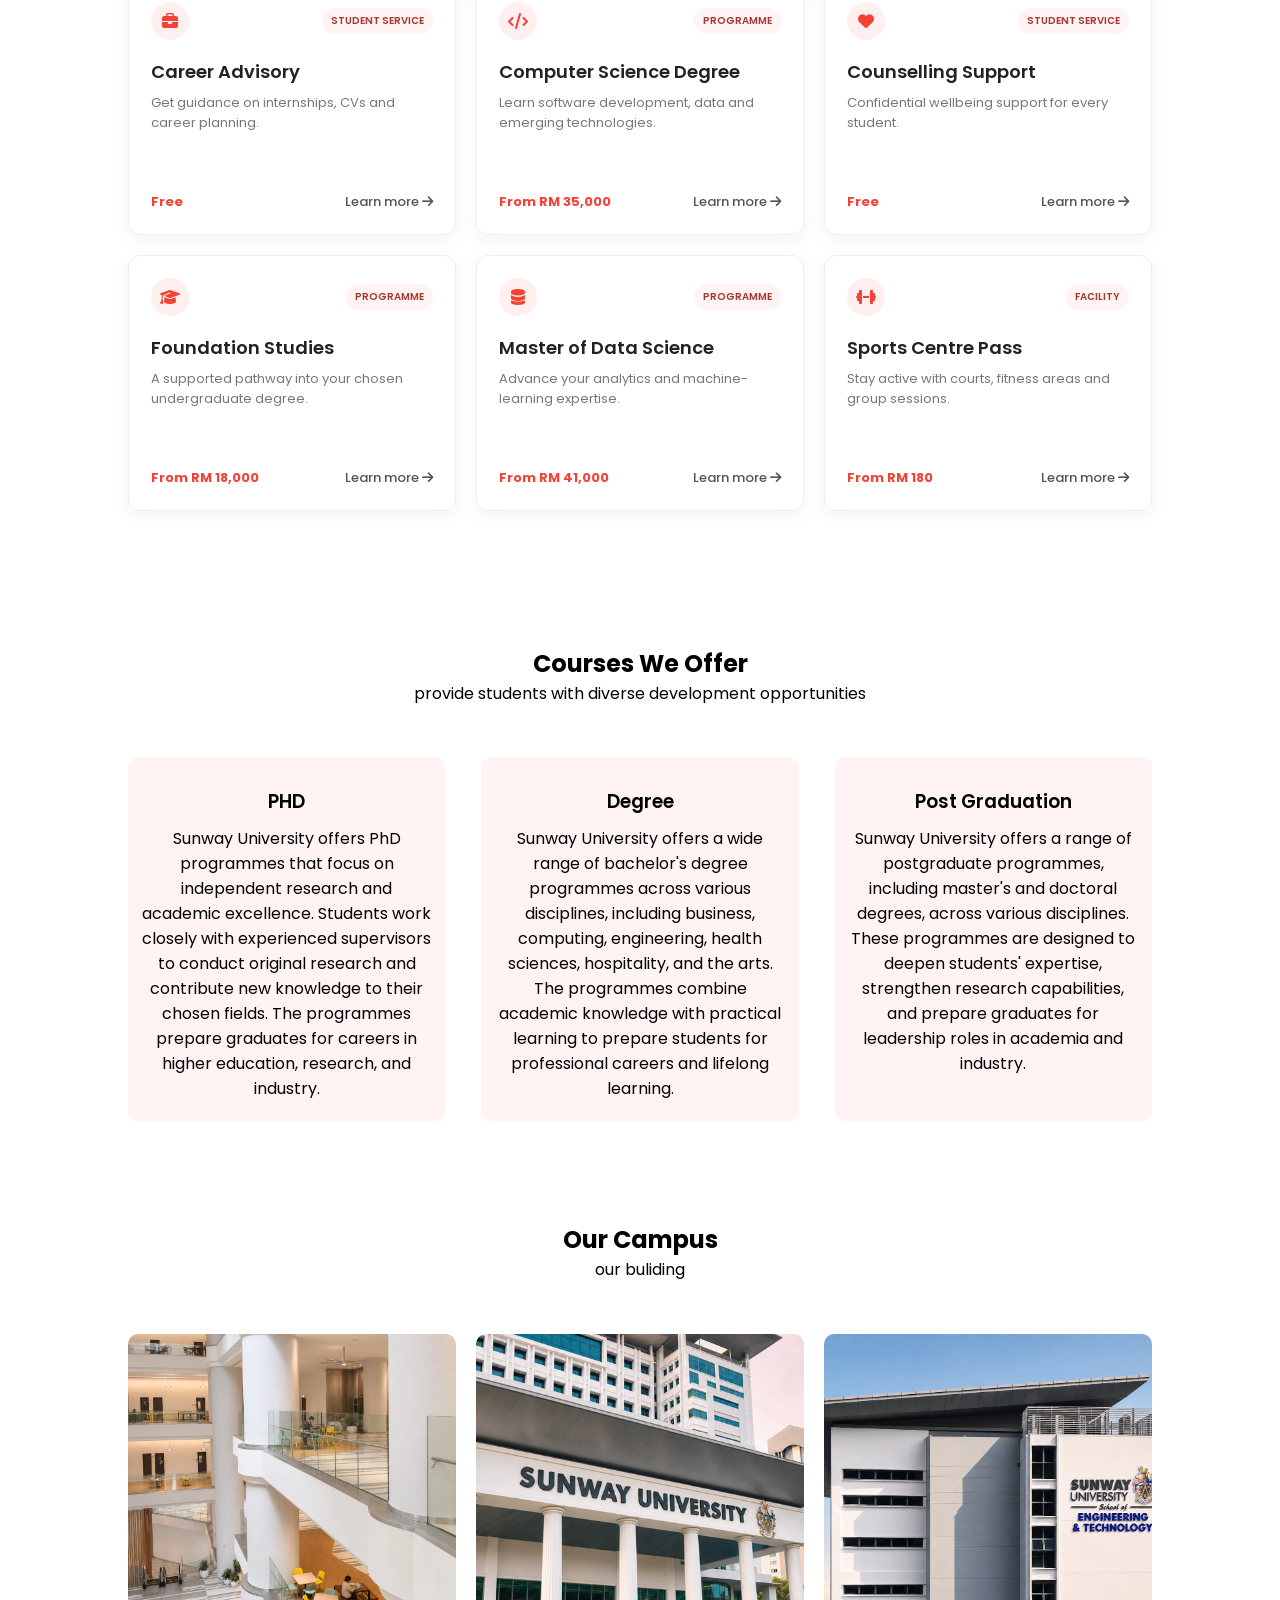
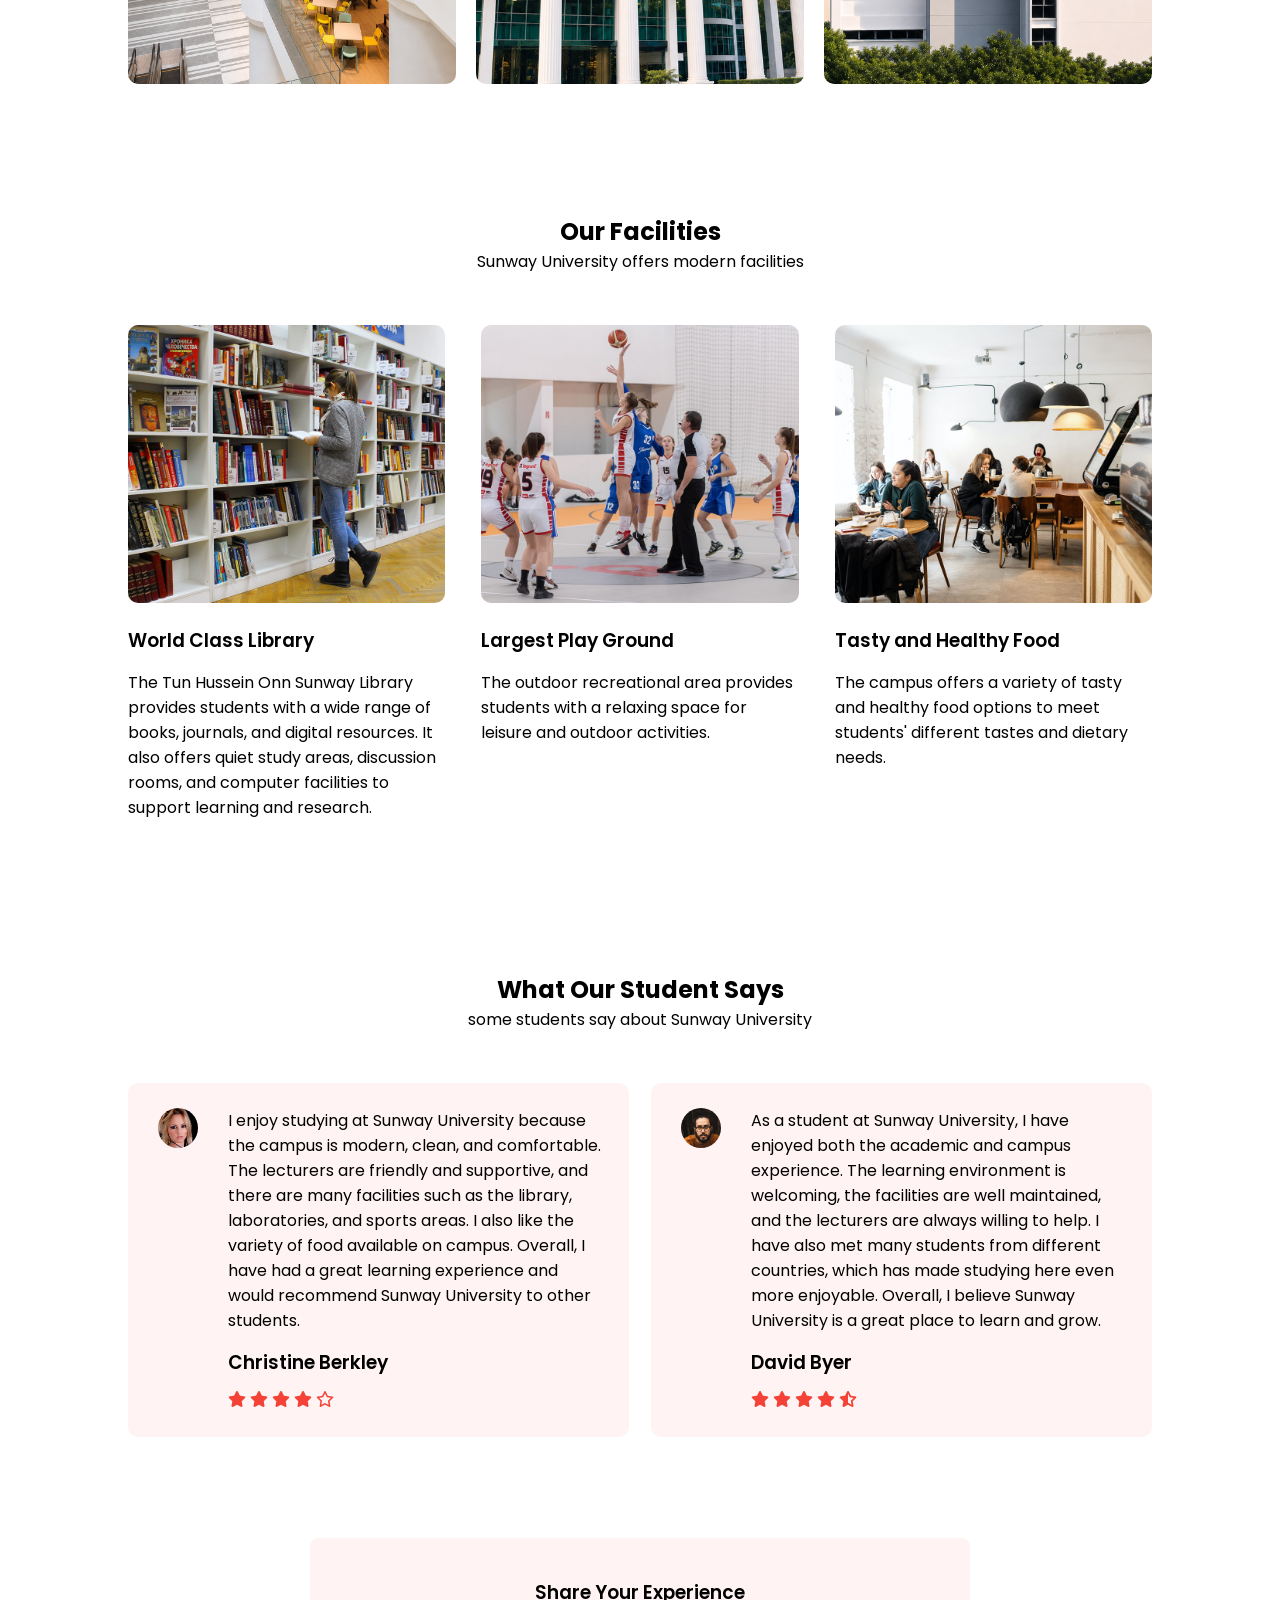
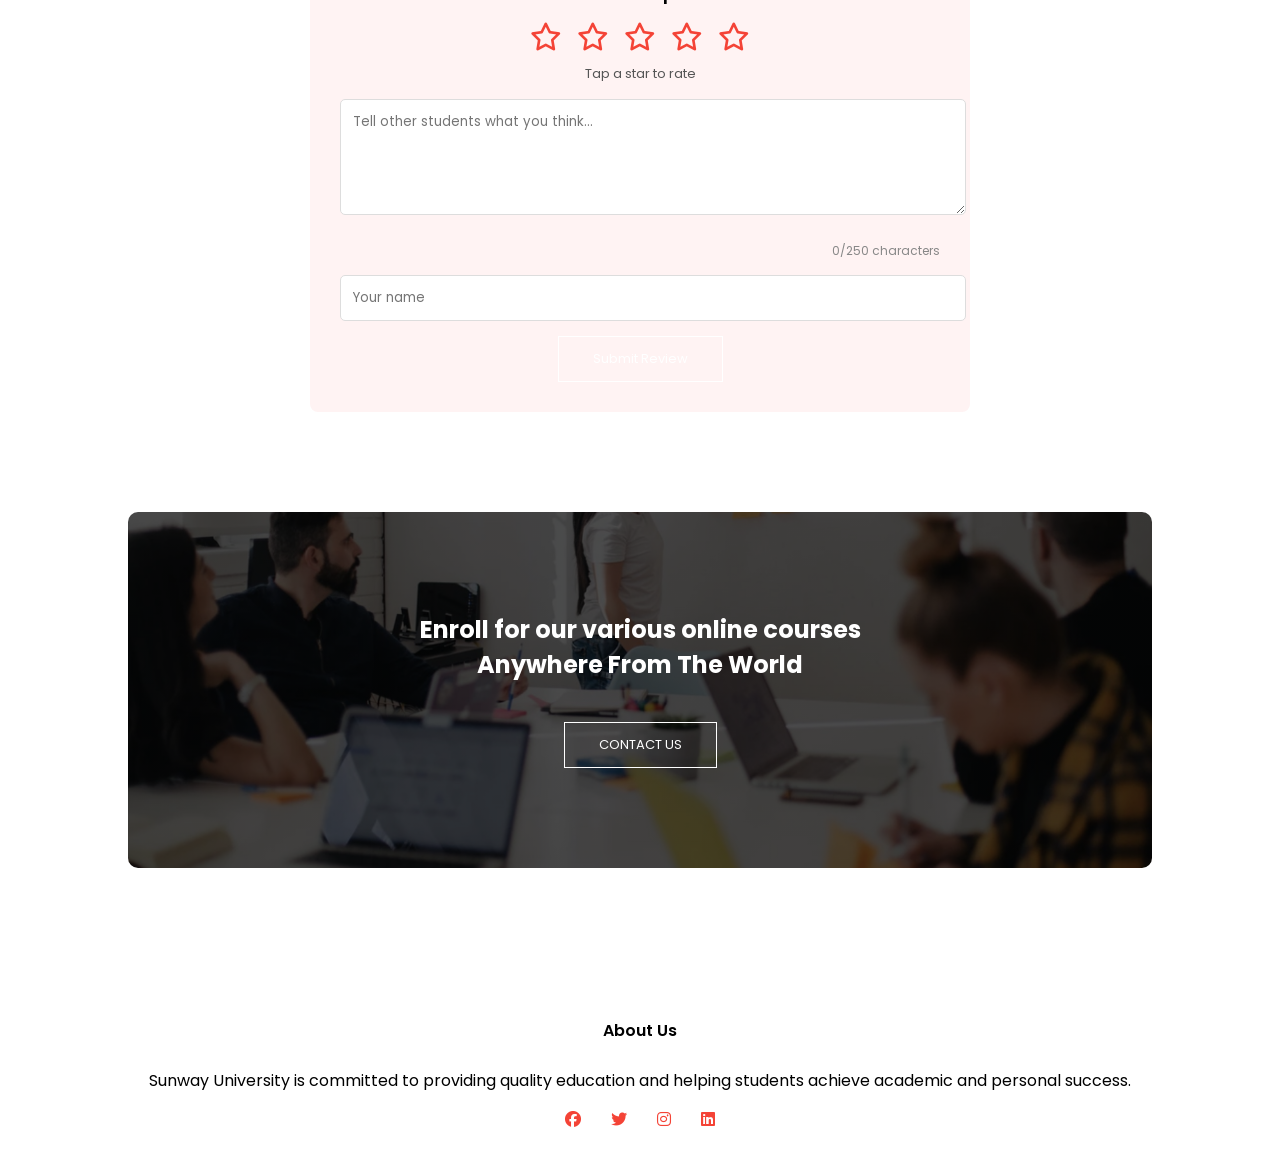
==== commit c3dd1698: "Dark light toggle done." ====
--- a/version2/version1/education/index.html
+++ b/version2/version1/education/index.html
@@ -10,6 +10,8 @@
     <link href="https://fonts.googleapis.com/css2?family=Poppins:ital,wght@100;200;300;400;500;600;700&display=swap" rel="stylesheet">
     <!-- 引入 Font Awesome 6 图标库 -->
     <link rel="stylesheet" href="https://cdnjs.cloudflare.com/ajax/libs/font-awesome/6.6.0/css/all.min.css">
+    <link rel="stylesheet" href="theme.css">
+<script src="theme.js"></script>
 </head>
 <body>
 
@@ -35,6 +37,11 @@
                     <li><a href="auth_system.html">LOGIN/REGISTER</a></li>
                 </ul>
             </div>
+            <!-- Dark/Light mode toggle button -->
+<button id="themeToggle" class="theme-toggle" onclick="toggleTheme()" aria-label="Toggle dark mode">
+    <i id="themeIcon" class="fa-solid fa-sun"></i>
+    <span id="themeLabel">Light</span>
+</button>
             <!-- 汉堡菜单图标（仅手机端显示），点击打开菜单 -->
             <i class="fa fa-bars" onclick="showMenu()"></i>
         </nav>
--- a/version2/version1/education/theme.css
+++ b/version2/version1/education/theme.css
@@ -0,0 +1,152 @@
+/* ============================================
+   Dark / Light Mode Toggle - shared stylesheet
+   Load this AFTER the page's own CSS file so it
+   can override it. Toggling adds/removes the
+   "dark-mode" class on <html> (see theme.js).
+   ============================================ */
+
+/* Smooth, graceful colour switch instead of a hard jump */
+* {
+    transition: background-color 0.25s ease, color 0.25s ease, border-color 0.25s ease;
+}
+
+/* ---- Toggle button (added to the nav on every page) ---- */
+.theme-toggle {
+    background: transparent;
+    border: 2px solid #fff;
+    color: #fff;
+    padding: 6px 14px;
+    border-radius: 20px;
+    cursor: pointer;
+    font-size: 13px;
+    font-family: 'Poppins', sans-serif;
+    display: inline-flex;
+    align-items: center;
+    gap: 6px;
+    margin-left: 15px;
+}
+.theme-toggle:hover {
+    background: #f44336;
+    border-color: #f44336;
+}
+.dark-mode .theme-toggle {
+    border-color: #e6e6e6;
+    color: #e6e6e6;
+}
+.theme-toggle:hover {
+    background: #f44336;
+    border-color: #f44336;
+}
+.dark-mode .theme-toggle {
+    border-color: #e6e6e6;
+    color: #e6e6e6;
+}
+
+/* ---- Base page colours ---- */
+.dark-mode body {
+    background: #121212;
+    color: #e6e6e6;
+}
+
+/* ---- Nav + mobile drawer menu (same markup on every page) ---- */
+.dark-mode .nav-links ul li a {
+    color: #e6e6e6;
+}
+
+@media (max-width: 700px) {
+    .dark-mode .nav-links {
+        background: #1a1a1a;
+    }
+}
+
+/* ---- Footer (same markup on every page) ---- */
+.dark-mode .footer {
+    background: #0d0d0d;
+    color: #cfcfcf;
+}
+.dark-mode .footer h4 {
+    color: #fff;
+}
+
+/* ---- Headings / paragraphs on normal content sections ---- */
+.dark-mode section:not(.header):not(.sub-header):not(.cta) h1,
+.dark-mode section:not(.header):not(.sub-header):not(.cta) h2,
+.dark-mode section:not(.header):not(.sub-header):not(.cta) h3 {
+    color: #f5f5f5;
+}
+.dark-mode section:not(.header):not(.sub-header):not(.cta) p {
+    color: #c7c7c7;
+}
+
+/* ---- Card style blocks used across the site ---- */
+.dark-mode .course-col,
+.dark-mode .facilities-col,
+.dark-mode .testimonial-col,
+.dark-mode .about-col,
+.dark-mode .contact-col,
+.dark-mode .catalogue-card,
+.dark-mode .member-card,
+.dark-mode .profile-card,
+.dark-mode .portfolio-section,
+.dark-mode .comment-box,
+.dark-mode .review-box {
+    background: #1e1e1e;
+    border-color: #333;
+    box-shadow: none;
+}
+.dark-mode .rating-label {
+    color: #aaa;
+}
+
+/* ---- Blog article extras ---- */
+.dark-mode blockquote {
+    background: #1e1e1e;
+    color: #ddd;
+    border-left-color: #f44336;
+}
+.dark-mode mark {
+    background: #6b5200;
+    color: #fff;
+}
+
+/* ---- Forms (contact, blog comment, review box, auth system, catalogue search) ---- */
+.dark-mode input,
+.dark-mode textarea,
+.dark-mode select {
+    background: #1e1e1e;
+    color: #e6e6e6;
+    border-color: #444;
+}
+.dark-mode input::placeholder,
+.dark-mode textarea::placeholder {
+    color: #888;
+}
+.dark-mode .form-box,
+.dark-mode .container,
+.dark-mode .catalogue-field,
+.dark-mode .search-input-wrap {
+    background: #1a1a1a;
+    border-color: #333;
+}
+
+/* ---- Auth system multi-step form ---- */
+.dark-mode .step-indicator {
+    background: #2a2a2a;
+    color: #ccc;
+}
+.dark-mode .progress-line {
+    background: #333;
+}
+
+/* ---- Links ---- */
+.dark-mode a {
+    color: #ff7b72;
+}
+.theme-toggle-fixed {
+    position: fixed;
+    top: 15px;
+    right: 15px;
+    border-color: #f44336;
+    color: #f44336;
+    z-index: 10;
+}
